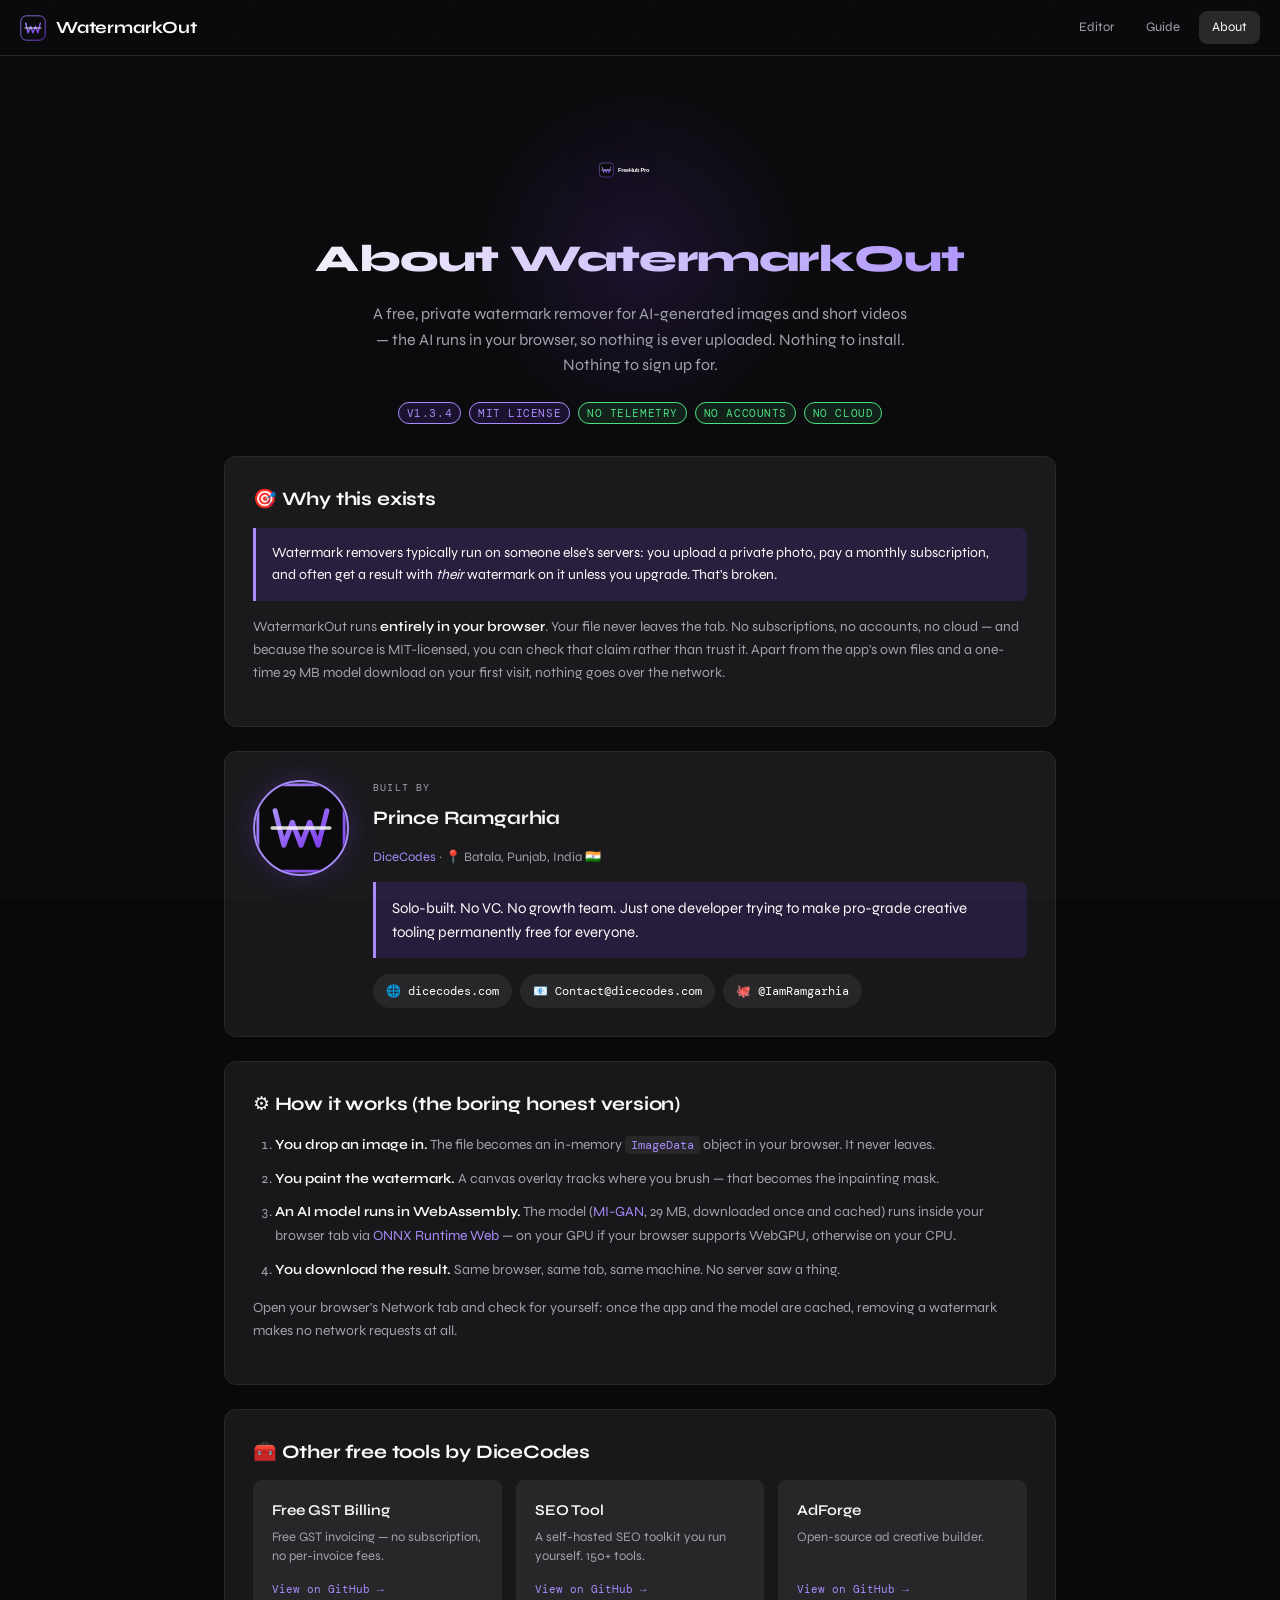
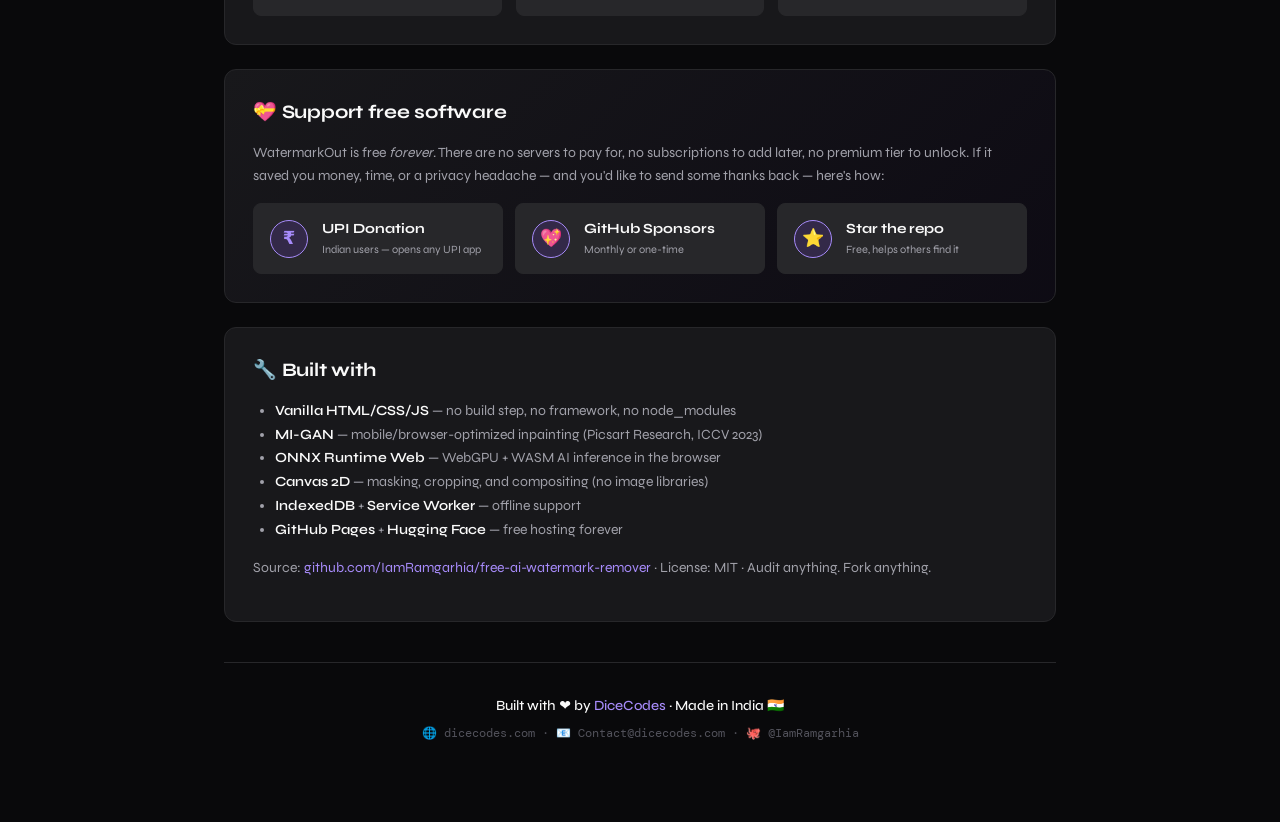
==== static/about.html @ 5cafe002 "Size the canvas independently of requestAnimationFrame After removal the result was rendered at its " ====
<!doctype html>
<html lang="en">
<head>
  <meta charset="utf-8">
  <meta name="viewport" content="width=device-width, initial-scale=1, viewport-fit=cover">

  <!-- Content Security Policy. Stricter than index.html: this page loads no
       third-party code or assets at all — fonts are self-hosted. -->
  <meta http-equiv="Content-Security-Policy" content="
    default-src 'self';
    base-uri 'self';
    object-src 'none';
    form-action 'none';
    script-src 'self';
    style-src 'self' 'unsafe-inline';
    font-src 'self';
    img-src 'self' data:;
    manifest-src 'self';
    connect-src 'self';
  ">

  <title>About WatermarkOut — Built by Prince Ramgarhia (DiceCodes)</title>
  <meta name="description" content="About WatermarkOut — a free, private, browser-based watermark remover for AI-generated images and videos. Built solo by Prince Ramgarhia at DiceCodes in India.">
  <meta name="author" content="Prince Ramgarhia (DiceCodes)">
  <meta name="robots" content="index, follow">
  <link rel="canonical" href="https://iamramgarhia.github.io/free-ai-watermark-remover/about.html">

  <meta name="theme-color" content="#7c3aed">
  <meta name="application-name" content="WatermarkOut">

  <!-- Open Graph -->
  <meta property="og:type" content="article">
  <meta property="og:url" content="https://iamramgarhia.github.io/free-ai-watermark-remover/about.html">
  <meta property="og:title" content="About WatermarkOut — Built by Prince Ramgarhia (DiceCodes)">
  <meta property="og:description" content="The story behind WatermarkOut — solo-built, no VC, free forever. Made in India 🇮🇳.">
  <meta property="og:image" content="https://iamramgarhia.github.io/free-ai-watermark-remover/assets/social-preview.png">
  <meta property="og:site_name" content="WatermarkOut">

  <!-- Twitter -->
  <meta name="twitter:card" content="summary_large_image">
  <meta name="twitter:title" content="About WatermarkOut — by DiceCodes">
  <meta name="twitter:description" content="Solo-built browser-based watermark remover. No VC, no growth team, free forever.">
  <meta name="twitter:image" content="https://iamramgarhia.github.io/free-ai-watermark-remover/assets/social-preview.png">

  <!-- Person schema for author -->
  <script type="application/ld+json">
  {
    "@context": "https://schema.org",
    "@type": "Person",
    "name": "Prince Ramgarhia",
    "alternateName": "DiceCodes",
    "url": "https://dicecodes.com",
    "email": "Contact@dicecodes.com",
    "address": {
      "@type": "PostalAddress",
      "addressLocality": "Batala",
      "addressRegion": "Punjab",
      "addressCountry": "IN"
    },
    "jobTitle": "Independent Software Developer",
    "sameAs": [
      "https://github.com/IamRamgarhia",
      "https://dicecodes.com"
    ]
  }
  </script>

  <link rel="manifest" href="manifest.webmanifest">
  <link rel="icon" type="image/svg+xml" href="assets/logo-icon.svg">
  <link rel="apple-touch-icon" href="assets/icons/icon-192.png">
  <!-- Self-hosted fonts — no third-party request. See css/fonts.css. -->
  <link rel="stylesheet" href="css/fonts.css">

  <link rel="stylesheet" href="css/app.css">
  <link rel="stylesheet" href="css/about.css">
</head>
<body>

  <header class="topbar">
    <div class="brand">
      <img src="assets/logo-icon.svg" alt="" class="brand-icon">
      <span class="brand-name">WatermarkOut</span>
    </div>
    <nav class="topnav">
      <a class="nav-btn" href="index.html">Editor</a>
      <a class="nav-btn" href="guide.html">Guide</a>
      <a class="nav-btn active" href="about.html">About</a>
    </nav>
  </header>

  <main class="about-page">

    <!-- HERO -->
    <section class="about-hero">
      <img src="assets/logo.svg" alt="WatermarkOut" class="about-logo">
      <h1 class="about-title">About WatermarkOut</h1>
      <p class="about-tagline">
        A free, private watermark remover for AI-generated images and short
        videos — the AI runs in your browser, so nothing is ever uploaded.
        Nothing to install. Nothing to sign up for.
      </p>
      <div class="badge-row">
        <span class="badge" id="version-badge">v1.3.4</span>
        <span class="badge">MIT License</span>
        <span class="badge success">No telemetry</span>
        <span class="badge success">No accounts</span>
        <span class="badge success">No cloud</span>
      </div>
    </section>

    <!-- WHY -->
    <section class="about-card">
      <h2>🎯 Why this exists</h2>
      <blockquote>
        Watermark removers typically run on someone else's servers: you upload a
        private photo, pay a monthly subscription, and often get a result with
        <em>their</em> watermark on it unless you upgrade. That's broken.
      </blockquote>
      <p>
        WatermarkOut runs <strong>entirely in your browser</strong>. Your file
        never leaves the tab. No subscriptions, no accounts, no cloud — and because
        the source is MIT-licensed, you can check that claim rather than trust it.
        Apart from the app's own files and a one-time 29&nbsp;MB model download on
        your first visit, nothing goes over the network.
      </p>
    </section>

    <!-- CREATOR -->
    <section class="about-card creator-card">
      <div class="creator-flex">
        <!-- Fallback is wired in JS (not an inline onerror=) so the page needs
             no 'unsafe-inline' in script-src. It stays LOCAL on purpose: an
             external avatar host would make an outbound request on every About
             view, contradicting the "network tab is empty" claim above. -->
        <img src="assets/prince-avatar.png" alt="Prince Ramgarhia"
             class="creator-avatar" id="creator-avatar">
        <div class="creator-body">
          <p class="label">BUILT BY</p>
          <h2 class="creator-name">Prince Ramgarhia</h2>
          <p class="creator-studio">
            <a href="https://dicecodes.com" target="_blank" rel="noopener">DiceCodes</a>
            · 📍 Batala, Punjab, India 🇮🇳
          </p>
          <blockquote class="creator-quote">
            Solo-built. No VC. No growth team.
            Just one developer trying to make pro-grade creative tooling
            permanently free for everyone.
          </blockquote>
          <div class="creator-links">
            <a href="https://dicecodes.com" target="_blank" rel="noopener" class="link-pill">
              🌐 dicecodes.com
            </a>
            <a href="mailto:Contact@dicecodes.com" class="link-pill">
              📧 Contact@dicecodes.com
            </a>
            <a href="https://github.com/IamRamgarhia" target="_blank" rel="noopener" class="link-pill">
              🐙 @IamRamgarhia
            </a>
          </div>
        </div>
      </div>
    </section>

    <!-- HOW IT WORKS -->
    <section class="about-card">
      <h2>⚙️ How it works (the boring honest version)</h2>
      <ol class="howto-list">
        <li>
          <strong>You drop an image in.</strong> The file becomes an in-memory
          <code>ImageData</code> object in your browser. It never leaves.
        </li>
        <li>
          <strong>You paint the watermark.</strong> A canvas overlay tracks where
          you brush — that becomes the inpainting mask.
        </li>
        <li>
          <strong>An AI model runs in WebAssembly.</strong> The model
          (<a href="https://github.com/Picsart-AI-Research/MI-GAN" target="_blank" rel="noopener">MI-GAN</a>,
          29 MB, downloaded once and cached) runs inside your browser tab via
          <a href="https://onnxruntime.ai/docs/tutorials/web/" target="_blank" rel="noopener">ONNX Runtime Web</a>
          — on your GPU if your browser supports WebGPU, otherwise on your CPU.
        </li>
        <li>
          <strong>You download the result.</strong> Same browser, same tab, same
          machine. No server saw a thing.
        </li>
      </ol>
      <p class="text-muted">
        Open your browser's Network tab and check for yourself: once the app and the model are cached, removing a watermark makes no network requests at all.
      </p>
    </section>

    <!-- OTHER PROJECTS -->
    <section class="about-card">
      <h2>🧰 Other free tools by DiceCodes</h2>
      <div class="project-grid">
        <a href="https://github.com/IamRamgarhia/Free-GST-Billing-Software"
           class="project-card" target="_blank" rel="noopener">
          <h3>Free GST Billing</h3>
          <p>Free GST invoicing — no subscription, no per-invoice fees.</p>
          <span class="project-cta">View on GitHub →</span>
        </a>
        <a href="https://github.com/IamRamgarhia/SEO-Tool"
           class="project-card" target="_blank" rel="noopener">
          <h3>SEO Tool</h3>
          <p>A self-hosted SEO toolkit you run yourself. 150+ tools.</p>
          <span class="project-cta">View on GitHub →</span>
        </a>
        <a href="https://github.com/IamRamgarhia/AdForge"
           class="project-card" target="_blank" rel="noopener">
          <h3>AdForge</h3>
          <p>Open-source ad creative builder.</p>
          <span class="project-cta">View on GitHub →</span>
        </a>
      </div>
    </section>

    <!-- SUPPORT -->
    <section class="about-card support-card">
      <h2>💝 Support free software</h2>
      <p>
        WatermarkOut is free <em>forever</em>. There are no servers to pay for,
        no subscriptions to add later, no premium tier to unlock.
        If it saved you money, time, or a privacy headache — and you'd like to
        send some thanks back — here's how:
      </p>
      <div class="support-grid">
        <a href="upi://pay?pa=princeramgarhiaa-1@okaxis&pn=Prince%20Ramgarhia&cu=INR"
           class="support-tile">
          <div class="support-icon">₹</div>
          <div>
            <strong>UPI Donation</strong>
            <p class="text-muted">Indian users — opens any UPI app</p>
          </div>
        </a>
        <a href="https://github.com/sponsors/IamRamgarhia"
           target="_blank" rel="noopener" class="support-tile">
          <div class="support-icon">💖</div>
          <div>
            <strong>GitHub Sponsors</strong>
            <p class="text-muted">Monthly or one-time</p>
          </div>
        </a>
        <a href="https://github.com/IamRamgarhia/free-ai-watermark-remover"
           target="_blank" rel="noopener" class="support-tile">
          <div class="support-icon">⭐</div>
          <div>
            <strong>Star the repo</strong>
            <p class="text-muted">Free, helps others find it</p>
          </div>
        </a>
      </div>
    </section>

    <!-- TECH -->
    <section class="about-card">
      <h2>🔧 Built with</h2>
      <ul class="tech-list">
        <li><strong>Vanilla HTML/CSS/JS</strong> — no build step, no framework, no node_modules</li>
        <li><strong>MI-GAN</strong> — mobile/browser-optimized inpainting (Picsart Research, ICCV 2023)</li>
        <li><strong>ONNX Runtime Web</strong> — WebGPU + WASM AI inference in the browser</li>
        <li><strong>Canvas 2D</strong> — masking, cropping, and compositing (no image libraries)</li>
        <li><strong>IndexedDB</strong> + <strong>Service Worker</strong> — offline support</li>
        <li><strong>GitHub Pages</strong> + <strong>Hugging Face</strong> — free hosting forever</li>
      </ul>
      <p class="text-muted">
        Source: <a href="https://github.com/IamRamgarhia/free-ai-watermark-remover" target="_blank" rel="noopener">github.com/IamRamgarhia/free-ai-watermark-remover</a>
        · License: MIT · Audit anything. Fork anything.
      </p>
    </section>

    <footer class="about-footer">
      <p class="footer-credit">
        Built with ❤️ by <a href="https://dicecodes.com" target="_blank" rel="noopener">DiceCodes</a>
        · Made in India 🇮🇳
      </p>
      <p class="footer-links text-muted">
        🌐 <a href="https://dicecodes.com" target="_blank" rel="noopener">dicecodes.com</a>
        · 📧 <a href="mailto:Contact@dicecodes.com">Contact@dicecodes.com</a>
        · 🐙 <a href="https://github.com/IamRamgarhia" target="_blank" rel="noopener">@IamRamgarhia</a>
      </p>
    </footer>

  </main>

  <script type="module" src="js/about.js"></script>

</body>
</html>
---- static/css/fonts.css ----
/* Self-hosted fonts — shared by index.html and about.html.
 *
 * These used to load from fonts.googleapis.com / fonts.gstatic.com. That
 * contradicted the site's core claim: About tells visitors to open the Network
 * tab and see no requests, while every page view was handing their IP to a
 * third party. Self-hosting makes that claim true, removes a render-blocking
 * cross-origin request, and means the fonts work offline like everything else.
 *
 * Both families are SIL Open Font License 1.1 — see assets/fonts/OFL.txt.
 * Latin subset only; the UI is English.
 *
 * To refresh: fetch the css2 URL with a modern browser User-Agent, pull the
 * `latin` @font-face blocks, and download the woff2 files they point at.
 */

/* Syne ships as a single variable font covering the whole 400-800 range,
   so one file serves every weight the UI uses. */
@font-face {
  font-family: 'Syne';
  font-style: normal;
  font-weight: 400 800;
  font-display: swap;
  src: url('../assets/fonts/syne-variable.woff2') format('woff2-variations');
}

@font-face {
  font-family: 'DM Mono';
  font-style: normal;
  font-weight: 400;
  font-display: swap;
  src: url('../assets/fonts/dm-mono-400.woff2') format('woff2');
}

@font-face {
  font-family: 'DM Mono';
  font-style: normal;
  font-weight: 500;
  font-display: swap;
  src: url('../assets/fonts/dm-mono-500.woff2') format('woff2');
}
---- static/css/app.css ----
/* WatermarkOut — Design System
   Dark editorial, violet accent, Syne + DM Mono. */

/* === Tokens === */
:root {
  --bg-base:        #09090b;
  --bg-card:        #18181b;
  --bg-surface:     #27272a;
  --bg-hover:       #3f3f46;
  --bg-elevated:    #1c1c20;

  --border:         #27272a;
  --border-focus:   #71717a;
  --border-accent:  #a78bfa;

  --text-primary:   #fafafa;
  --text-secondary: #a1a1aa;
  --text-muted:     #52525b;
  --text-accent:    #a78bfa;

  --accent:         #7c3aed;
  --accent-light:   #a78bfa;
  --accent-glow:    rgba(124, 58, 237, 0.15);

  --success:        #4ade80;
  --warning:        #fb923c;
  --error:          #f87171;
  --info:           #60a5fa;

  --radius-sm: 4px;
  --radius-md: 8px;
  --radius-lg: 12px;
  --radius-xl: 16px;

  --shadow-sm: 0 1px 2px rgba(0,0,0,0.5);
  --shadow-md: 0 4px 16px rgba(0,0,0,0.4);
  --shadow-glow: 0 0 24px rgba(124, 58, 237, 0.25);

  --topbar-h: 56px;
  --sidebar-w: 300px;
  --toolbar-h: 48px;
}

/* === Reset === */
*, *::before, *::after { box-sizing: border-box; }
html, body { margin: 0; padding: 0; }
html { color-scheme: dark; }
body {
  font-family: 'Syne', 'Segoe UI', system-ui, sans-serif;
  background: var(--bg-base);
  color: var(--text-primary);
  min-height: 100vh;
  font-size: 14px;
  line-height: 1.5;
  -webkit-font-smoothing: antialiased;
  text-rendering: optimizeLegibility;
  overflow-x: hidden;
}
button { font-family: inherit; cursor: pointer; }
a { color: var(--text-accent); text-decoration: none; }
a:hover { color: var(--accent-light); text-decoration: underline; }
img { max-width: 100%; display: block; }
code, pre, .label, .badge, .filename, .meta, .tag, .loader-meta {
  font-family: 'DM Mono', 'Courier New', monospace;
}

/* Subtle grain overlay */
body::before {
  content: '';
  position: fixed;
  inset: 0;
  background-image: url("data:image/svg+xml;utf8,<svg xmlns='http://www.w3.org/2000/svg' width='100' height='100'><filter id='n'><feTurbulence type='fractalNoise' baseFrequency='0.85' numOctaves='2' stitchTiles='stitch'/><feColorMatrix values='0 0 0 0 1 0 0 0 0 1 0 0 0 0 1 0 0 0 0.06 0'/></filter><rect width='100%25' height='100%25' filter='url(%23n)' opacity='0.5'/></svg>");
  opacity: 0.4;
  pointer-events: none;
  z-index: 9999;
  mix-blend-mode: screen;
}

/* === Topbar === */
.topbar {
  position: sticky;
  top: 0;
  z-index: 50;
  height: var(--topbar-h);
  display: flex;
  align-items: center;
  justify-content: space-between;
  padding: 0 20px;
  background: rgba(9, 9, 11, 0.85);
  backdrop-filter: blur(12px);
  -webkit-backdrop-filter: blur(12px);
  border-bottom: 1px solid var(--border);
}
.brand { display: flex; align-items: center; gap: 10px; }
.brand-icon { width: 26px; height: 26px; }
.brand-name {
  font-weight: 700;
  font-size: 17px;
  letter-spacing: -0.01em;
}
.topnav {
  display: flex;
  align-items: center;
  gap: 6px;
}
.nav-btn {
  display: inline-flex;
  align-items: center;
  padding: 6px 12px;
  background: transparent;
  border: 1px solid transparent;
  color: var(--text-secondary);
  border-radius: var(--radius-md);
  font-size: 13px;
  font-family: inherit;
  text-decoration: none;
  transition: all 0.15s;
}
.nav-btn:hover {
  color: var(--text-primary);
  background: var(--bg-surface);
}
.nav-btn.active {
  color: var(--text-primary);
  border-color: var(--border);
  background: var(--bg-surface);
}
.status-pill {
  display: inline-flex;
  align-items: center;
  gap: 8px;
  padding: 4px 12px;
  border-radius: 9999px;
  background: var(--bg-surface);
  border: 1px solid var(--border);
  font-size: 11px;
  color: var(--text-secondary);
  font-family: 'DM Mono', monospace;
}
.status-dot {
  width: 7px;
  height: 7px;
  border-radius: 50%;
  background: var(--text-muted);
  transition: background 0.2s;
}
.status-dot.ready { background: var(--success); box-shadow: 0 0 8px var(--success); }
.status-dot.busy  { background: var(--warning); box-shadow: 0 0 8px var(--warning); animation: pulse 1.2s infinite; }
.status-dot.error { background: var(--error); box-shadow: 0 0 8px var(--error); }

@keyframes pulse {
  0%, 100% { opacity: 1; }
  50% { opacity: 0.4; }
}

/* === Update banner === */
.update-banner {
  display: flex;
  align-items: center;
  gap: 12px;
  padding: 10px 20px;
  background: linear-gradient(90deg, var(--accent-glow), transparent);
  border-bottom: 1px solid var(--border-accent);
  font-size: 13px;
}
.update-banner span { flex: 1; }

/* === Layout =================================================
   The editor is a fixed-height workspace (sidebar scrolls independently, the
   canvas is never cut off), but the PAGE scrolls so the explanatory content
   below the editor is reachable. It previously used `height:100vh;
   overflow:hidden` on the body, which made anything below the app
   unreachable — and there was nothing below it to reach. */
html { height: 100%; }
body.app-page {
  min-height: 100vh;
  overflow-x: hidden;
  overflow-y: auto;
}
.app-grid {
  display: grid;
  grid-template-columns: var(--sidebar-w) 1fr;
  /* Fixed rather than viewport-derived so the editor doesn't jump when the
     model-loading strip above it disappears. */
  height: clamp(520px, 74vh, 900px);
  overflow: hidden;
}
.sidebar {
  padding: 20px;
  border-right: 1px solid var(--border);
  display: flex;
  flex-direction: column;
  gap: 16px;
  background: var(--bg-base);
  overflow-y: auto;             /* Only the sidebar scrolls */
  overflow-x: hidden;
  scrollbar-width: thin;
  scrollbar-color: var(--bg-hover) transparent;
}
.sidebar::-webkit-scrollbar { width: 8px; }
.sidebar::-webkit-scrollbar-thumb { background: var(--bg-hover); border-radius: 4px; }
.sidebar::-webkit-scrollbar-track { background: transparent; }

.canvas-area {
  display: flex;
  flex-direction: column;
  min-height: 0;
  min-width: 0;
  padding: 20px;
  overflow: hidden;             /* Canvas never causes scroll */
}

/* === Card === */
.card {
  background: var(--bg-card);
  border: 1px solid var(--border);
  border-radius: var(--radius-lg);
  padding: 16px;
  animation: card-in 0.4s ease both;
}
@keyframes card-in {
  from { opacity: 0; transform: translateY(8px); }
  to   { opacity: 1; transform: translateY(0); }
}
.label {
  display: block;
  font-size: 10px;
  letter-spacing: 0.12em;
  color: var(--text-muted);
  margin: 0 0 8px 0;
  text-transform: uppercase;
}
.label:not(:first-child) { margin-top: 14px; }

.filename {
  margin: 0;
  font-size: 13px;
  font-weight: 500;
  word-break: break-all;
}
.meta-row {
  display: flex;
  gap: 10px;
  margin-top: 6px;
  margin-bottom: 12px;
}
.meta {
  font-size: 11px;
  color: var(--text-muted);
}

/* === Buttons === */
.btn-primary, .btn-ghost, .btn-danger {
  display: inline-flex;
  align-items: center;
  justify-content: center;
  gap: 8px;
  padding: 9px 16px;
  border-radius: var(--radius-md);
  font-size: 13px;
  font-weight: 500;
  font-family: inherit;
  cursor: pointer;
  border: 1px solid transparent;
  transition: all 0.15s;
  white-space: nowrap;
}
.btn-primary {
  background: var(--accent);
  border-color: var(--accent-light);
  color: #fff;
  box-shadow: 0 1px 0 rgba(255,255,255,0.1) inset;
}
.btn-primary:hover:not(:disabled) {
  background: var(--accent-light);
  box-shadow: var(--shadow-glow);
}
.btn-primary:disabled { opacity: 0.5; cursor: not-allowed; }

.btn-ghost {
  background: transparent;
  border-color: var(--border);
  color: var(--text-secondary);
}
.btn-ghost:hover:not(:disabled) {
  background: var(--bg-surface);
  color: var(--text-primary);
  border-color: var(--border-focus);
}
.btn-ghost:disabled { opacity: 0.4; cursor: not-allowed; }

.btn-danger {
  background: transparent;
  border-color: var(--error);
  color: var(--error);
}
.btn-danger:hover:not(:disabled) { background: rgba(248,113,113,0.1); }

.btn-full { width: 100%; }
.btn-sm { padding: 5px 10px; font-size: 12px; }
.btn-lg { padding: 12px 20px; font-size: 14px; }
.btn-icon { font-size: 14px; }

.actions { display: flex; flex-direction: column; gap: 10px; }

/* === Keyboard shortcuts hint === */
.shortcuts-hint {
  display: grid;
  grid-template-columns: repeat(2, 1fr);
  gap: 6px;
  font-size: 11px;
  color: var(--text-muted);
  padding: 12px 14px;
  background: var(--bg-card);
  border: 1px solid var(--border);
  border-radius: var(--radius-md);
}
.shortcuts-hint .label { grid-column: 1 / -1; margin: 0 0 4px; }
.shortcuts-hint .shortcut {
  display: flex;
  align-items: center;
  gap: 4px;
}
.shortcuts-hint kbd {
  display: inline-block;
  padding: 1px 5px;
  background: var(--bg-surface);
  border: 1px solid var(--border-focus);
  border-bottom-width: 2px;
  border-radius: 3px;
  font-family: 'DM Mono', monospace;
  font-size: 10px;
  color: var(--text-primary);
  margin-right: 2px;
}

/* === Status card === */
.status-card {
  background: var(--bg-card);
  border: 1px solid var(--border);
  border-radius: var(--radius-lg);
  padding: 14px 16px;
  display: flex;
  flex-direction: column;
  gap: 8px;
}
.status-row-inline {
  display: flex;
  justify-content: space-between;
  align-items: center;
  gap: 8px;
  font-size: 12px;
}
.status-row-inline .label {
  margin: 0;
  font-size: 10px;
}
.status-mini {
  font-family: 'DM Mono', monospace;
  font-size: 11px;
  color: var(--text-secondary);
  text-align: right;
}
.status-mini.ok { color: var(--success); }
.status-mini.warn { color: var(--warning); }
.status-mini.error { color: var(--error); }
.status-card .btn-ghost { margin-top: 4px; }

/* Storage & engine card: label on the left, live value on the right. */
.status-list {
  display: grid;
  grid-template-columns: auto minmax(0, 1fr);
  gap: 4px 10px;
  align-items: baseline;
  margin: 0 0 10px;
}
.status-list dt {
  font-size: 11px;
  color: var(--text-muted);
}
.status-list dd {
  margin: 0;
  overflow-wrap: anywhere;
}
#storage-card .btn-ghost + .btn-ghost { margin-top: 6px; }

/* === Privacy note === */
.privacy-note {
  background: rgba(74, 222, 128, 0.06);
  border: 1px solid rgba(74, 222, 128, 0.2);
  padding: 10px 12px;
  border-radius: var(--radius-md);
  font-size: 12px;
  color: var(--success);
  text-align: center;
}
.privacy-note p { margin: 0; }

/* === Badge === */
.badge {
  display: inline-flex;
  align-items: center;
  padding: 2px 8px;
  border-radius: 9999px;
  font-size: 11px;
  letter-spacing: 0.05em;
  background: var(--accent-glow);
  border: 1px solid var(--border-accent);
  color: var(--text-accent);
  text-transform: uppercase;
}
.badge.success {
  background: rgba(74, 222, 128, 0.1);
  border-color: var(--success);
  color: var(--success);
}
.badge.warning {
  background: rgba(251, 146, 60, 0.1);
  border-color: var(--warning);
  color: var(--warning);
}

/* === Inputs === */
.radio-group {
  display: flex;
  flex-direction: column;
  gap: 4px;
}
.radio-group label {
  display: flex;
  align-items: center;
  gap: 8px;
  padding: 6px 8px;
  border-radius: var(--radius-md);
  font-size: 13px;
  cursor: pointer;
  transition: background 0.15s;
}
.radio-group label:hover { background: var(--bg-surface); }
.radio-group input[type="radio"] {
  appearance: none;
  width: 14px;
  height: 14px;
  border-radius: 50%;
  border: 1.5px solid var(--border-focus);
  margin: 0;
  position: relative;
  cursor: pointer;
}
.radio-group input[type="radio"]:checked {
  border-color: var(--accent-light);
}
.radio-group input[type="radio"]:checked::after {
  content: '';
  position: absolute;
  inset: 2px;
  border-radius: 50%;
  background: var(--accent-light);
}

.slider {
  -webkit-appearance: none;
  appearance: none;
  width: 100%;
  height: 4px;
  border-radius: 9999px;
  background: var(--bg-surface);
  outline: none;
  margin: 8px 0;
}
.slider::-webkit-slider-thumb {
  -webkit-appearance: none;
  width: 14px;
  height: 14px;
  border-radius: 50%;
  background: var(--accent-light);
  cursor: pointer;
  transition: transform 0.1s, box-shadow 0.15s;
}
.slider::-webkit-slider-thumb:hover {
  transform: scale(1.2);
  box-shadow: 0 0 0 4px var(--accent-glow);
}
.slider::-moz-range-thumb {
  width: 14px;
  height: 14px;
  border-radius: 50%;
  background: var(--accent-light);
  border: none;
  cursor: pointer;
}
/* `outline: none` above kills the default focus ring, so put a visible one
   back for keyboard users — .select does the same thing below. */
.slider:focus-visible {
  box-shadow: 0 0 0 3px var(--accent-glow);
  border-radius: 9999px;
}
.slider:focus-visible::-webkit-slider-thumb {
  box-shadow: 0 0 0 4px var(--accent-glow);
}
.slider:focus-visible::-moz-range-thumb {
  box-shadow: 0 0 0 4px var(--accent-glow);
}
.slider-sm { width: 120px; margin: 0; }
.slider-value {
  display: inline-block;
  font-family: 'DM Mono', monospace;
  font-size: 11px;
  color: var(--text-muted);
}

.select {
  width: 100%;
  padding: 8px 10px;
  background: var(--bg-surface);
  border: 1px solid var(--border);
  border-radius: var(--radius-md);
  color: var(--text-primary);
  font-family: inherit;
  font-size: 13px;
  outline: none;
}
.select:focus {
  border-color: var(--border-accent);
  box-shadow: 0 0 0 3px var(--accent-glow);
}
.select-toolbar {
  width: auto;
  min-width: 180px;
  padding: 6px 10px;
  font-size: 12px;
}

/* === Dropzone === */
.dropzone {
  flex: 1;
  display: flex;
  align-items: center;
  justify-content: center;
  border: 2px dashed var(--border-focus);
  border-radius: var(--radius-xl);
  padding: 32px;
  cursor: pointer;
  position: relative;
  overflow: hidden;
  transition: all 0.2s;
  min-height: 400px;
}
.dropzone::before {
  content: '';
  position: absolute;
  inset: 0;
  background: radial-gradient(ellipse at center, var(--accent-glow) 0%, transparent 70%);
  opacity: 0;
  transition: opacity 0.3s;
}
.dropzone:hover::before,
.dropzone.drag-over::before { opacity: 1; }
.dropzone:hover {
  border-color: var(--border-accent);
}
.dropzone.drag-over {
  border-color: var(--accent-light);
  box-shadow: var(--shadow-glow);
}
.dropzone-inner {
  position: relative;
  z-index: 1;
  text-align: center;
  display: flex;
  flex-direction: column;
  align-items: center;
  gap: 14px;
}
.dropzone-icon {
  width: 56px;
  height: 56px;
  color: var(--accent-light);
  stroke: currentColor;
}
.dropzone-title {
  margin: 0;
  font-size: 22px;
  font-weight: 700;
  letter-spacing: -0.01em;
}
.dropzone-sub {
  margin: 0;
  color: var(--text-secondary);
  font-size: 13px;
}
.dropzone-formats {
  display: flex;
  flex-wrap: wrap;
  gap: 6px;
  justify-content: center;
}

/* === Editor === */
.editor {
  display: flex;
  flex-direction: column;
  flex: 1;
  gap: 12px;
  min-height: 0;
}
.toolbar {
  display: flex;
  align-items: center;
  gap: 8px;
  padding: 8px;
  background: var(--bg-card);
  border: 1px solid var(--border);
  border-radius: var(--radius-lg);
  flex-wrap: wrap;
}
.tool-btn {
  display: inline-flex;
  align-items: center;
  gap: 6px;
  padding: 7px 12px;
  background: transparent;
  border: 1px solid transparent;
  border-radius: var(--radius-md);
  color: var(--text-secondary);
  font-size: 13px;
  font-family: inherit;
  transition: all 0.15s;
}
.tool-btn:hover {
  background: var(--bg-surface);
  color: var(--text-primary);
}
.tool-btn.active {
  background: var(--accent-glow);
  border-color: var(--border-accent);
  color: var(--text-accent);
}
.tool-icon { font-size: 14px; }
.tool-label {
  font-family: 'DM Mono', monospace;
  font-size: 11px;
  color: var(--text-muted);
  text-transform: uppercase;
}
.separator {
  width: 1px;
  height: 22px;
  background: var(--border);
  margin: 0 4px;
}

.stage {
  flex: 1;
  display: flex;
  align-items: center;
  justify-content: center;
  background:
    linear-gradient(45deg, var(--bg-card) 25%, transparent 25%),
    linear-gradient(-45deg, var(--bg-card) 25%, transparent 25%),
    linear-gradient(45deg, transparent 75%, var(--bg-card) 75%),
    linear-gradient(-45deg, transparent 75%, var(--bg-card) 75%);
  background-size: 20px 20px;
  background-position: 0 0, 0 10px, 10px -10px, -10px 0px;
  background-color: var(--bg-base);
  border: 1px solid var(--border);
  border-radius: var(--radius-lg);
  min-height: 0;
  overflow: hidden;
  position: relative;
}

/* BEFORE/AFTER label that floats on top of the video result */
.preview-label {
  position: absolute;
  top: 14px;
  left: 14px;
  z-index: 6;
  padding: 6px 14px;
  border-radius: 9999px;
  background: rgba(9, 9, 11, 0.85);
  border: 1px solid var(--border-accent);
  color: #fff;
  font-family: 'DM Mono', monospace;
  font-size: 11px;
  letter-spacing: 0.08em;
  text-transform: uppercase;
  font-weight: 600;
  backdrop-filter: blur(8px);
  box-shadow: var(--shadow-md);
  pointer-events: none;
  animation: fade-in 0.2s ease;
}
.preview-label.after {
  border-color: var(--success);
  color: var(--success);
}
.preview-label.before {
  border-color: var(--text-muted);
  color: var(--text-secondary);
}

/* Stage hint — dark pill with bright text for high contrast */
.stage-hint {
  position: absolute;
  top: 14px;
  left: 50%;
  transform: translateX(-50%);
  background: rgba(9, 9, 11, 0.85);
  border: 1px solid var(--border-accent);
  color: #fff;
  padding: 8px 18px;
  border-radius: 9999px;
  font-size: 13px;
  font-weight: 500;
  pointer-events: none;
  animation: hint-bounce 2s ease-in-out infinite;
  z-index: 5;
  backdrop-filter: blur(10px);
  box-shadow: var(--shadow-md), 0 0 18px var(--accent-glow);
}
.stage-hint p { margin: 0; }
@keyframes hint-bounce {
  0%, 100% { transform: translateX(-50%) translateY(0); }
  50%      { transform: translateX(-50%) translateY(-4px); }
}

/* PROCESSING OVERLAY — huge, can't miss */
.processing-overlay {
  position: absolute;
  inset: 0;
  background: rgba(9, 9, 11, 0.85);
  backdrop-filter: blur(10px);
  display: flex;
  align-items: center;
  justify-content: center;
  z-index: 30;
  animation: fade-in 0.2s ease;
}
@keyframes fade-in {
  from { opacity: 0; }
  to   { opacity: 1; }
}
.processing-card {
  text-align: center;
  background: var(--bg-card);
  border: 1px solid var(--border-accent);
  border-radius: var(--radius-xl);
  padding: 32px 40px;
  min-width: 320px;
  box-shadow: var(--shadow-glow), var(--shadow-md);
  animation: card-pop 0.3s ease;
}
@keyframes card-pop {
  from { opacity: 0; transform: scale(0.92); }
  to   { opacity: 1; transform: scale(1); }
}
.spinner-large {
  width: 56px;
  height: 56px;
  margin: 0 auto 18px;
  border: 4px solid var(--bg-surface);
  border-top-color: var(--accent-light);
  border-right-color: var(--accent);
  border-radius: 50%;
  animation: spin 0.8s linear infinite;
  box-shadow: 0 0 24px var(--accent-glow);
}
@keyframes spin {
  to { transform: rotate(360deg); }
}
.processing-card h3 {
  margin: 0 0 6px;
  font-size: 18px;
  font-weight: 700;
}
.processing-sub {
  margin: 0 0 18px;
  font-size: 13px;
  color: var(--text-secondary);
}
.processing-card .progress-track {
  height: 8px;
  margin-bottom: 10px;
}
.processing-stage {
  margin: 0;
  font-family: 'DM Mono', monospace;
  font-size: 11px;
  color: var(--text-muted);
}

/* Stage modal — for "draw a mask first" warnings */
.stage-modal {
  position: absolute;
  inset: 0;
  background: rgba(9, 9, 11, 0.75);
  backdrop-filter: blur(8px);
  display: flex;
  align-items: center;
  justify-content: center;
  z-index: 25;
  animation: fade-in 0.18s ease;
}
.stage-modal-card {
  text-align: center;
  background: var(--bg-card);
  border: 1px solid var(--border);
  border-radius: var(--radius-xl);
  padding: 28px 32px;
  max-width: 380px;
  animation: card-pop 0.25s ease;
}
.stage-modal-icon {
  font-size: 42px;
  margin-bottom: 10px;
}
.stage-modal-card h3 {
  margin: 0 0 8px;
  font-size: 18px;
}
.stage-modal-card p {
  margin: 0 0 20px;
  color: var(--text-secondary);
  line-height: 1.5;
}

/* Button spinner state */
.btn-primary.loading {
  position: relative;
  color: transparent !important;
  pointer-events: none;
}
.btn-primary.loading::after {
  content: '';
  position: absolute;
  top: 50%; left: 50%;
  width: 18px; height: 18px;
  margin: -9px 0 0 -9px;
  border: 2px solid rgba(255,255,255,0.3);
  border-top-color: #fff;
  border-radius: 50%;
  animation: spin 0.7s linear infinite;
}

/* Primary-tool variant for Auto-guess */
.tool-btn.primary-tool {
  background: var(--accent-glow);
  border-color: var(--border-accent);
  color: var(--text-accent);
  font-weight: 600;
}
.tool-btn.primary-tool:hover {
  background: var(--accent);
  color: #fff;
}
.tool-btn.tool-danger {
  color: var(--error);
  border-color: transparent;
}
.tool-btn.tool-danger:hover {
  background: rgba(248, 113, 113, 0.12);
  border-color: var(--error);
}
/* Stack all three canvases in the same grid cell so they overlap perfectly.
   No more flex+absolute trickery — the mask always lines up with the image. */
.canvas-wrap {
  position: relative;
  width: 100%;
  height: 100%;
  display: grid;
  place-items: center;
  overflow: hidden;
}
.canvas-wrap canvas {
  grid-column: 1;
  grid-row: 1;
  max-width: 100%;
  max-height: 100%;
  width: auto;
  height: auto;
  object-fit: contain;
  display: block;
}
#canvas-image {
  z-index: 0;
  border-radius: var(--radius-md);
  box-shadow: 0 0 0 1px var(--border);
}
#canvas-result {
  z-index: 1;
  border-radius: var(--radius-md);
  box-shadow: 0 0 0 1px var(--border);
}
#canvas-mask {
  z-index: 2;
  pointer-events: auto;
  cursor: crosshair;
  opacity: 1;
}

/* Video preview elements stack in the same grid cell as the canvases */
.canvas-wrap > video {
  grid-column: 1;
  grid-row: 1;
  max-width: 100%;
  max-height: 100%;
  width: auto;
  height: auto;
  border-radius: var(--radius-md);
  background: #000;
  z-index: 3;  /* above canvases */
  box-shadow: 0 0 0 1px var(--border);
}
#video-result { z-index: 4; }  /* result on top of original when both visible */

/* === Progress bar === */
.progress-bar {
  display: flex;
  align-items: center;
  gap: 12px;
  padding: 8px 12px;
  background: var(--bg-card);
  border: 1px solid var(--border);
  border-radius: var(--radius-md);
}
.progress-track {
  flex: 1;
  position: relative;
  height: 6px;
  background: var(--bg-surface);
  border-radius: 9999px;
  overflow: hidden;
}
.progress-fill {
  height: 100%;
  background: linear-gradient(90deg, var(--accent), var(--accent-light));
  border-radius: 9999px;
  transition: width 0.2s ease;
  position: relative;
  z-index: 1;
}
.progress-shimmer {
  position: absolute;
  inset: 0;
  background: linear-gradient(90deg, transparent, rgba(255,255,255,0.2), transparent);
  animation: shimmer 1.5s infinite;
  z-index: 2;
}
@keyframes shimmer {
  0%   { transform: translateX(-100%); }
  100% { transform: translateX(200%); }
}

/* Indeterminate state: bar pulses left-right at 15% width, replacing the
   fake-progress climb. Honest UX — we don't know how long inference takes. */
.progress-fill.indeterminate {
  animation: indeterminate 1.8s ease-in-out infinite;
  background: linear-gradient(90deg, var(--accent), var(--accent-light), var(--accent));
  background-size: 200% 100%;
}
@keyframes indeterminate {
  0%   { width: 15%; margin-left: 0%; background-position: 0% 0; }
  50%  { width: 25%; margin-left: 75%; background-position: 100% 0; }
  100% { width: 15%; margin-left: 0%; background-position: 0% 0; }
}
.progress-label {
  font-size: 12px;
  color: var(--text-secondary);
  font-family: 'DM Mono', monospace;
  min-width: 120px;
  text-align: right;
}

/* === Model loader overlay === */
/* Progress strip for the model download.
   This used to be `position: fixed; inset: 0` — a full-screen gate that hid the
   entire app (and all its text) until a 29 MB model finished downloading. It is
   now a slim bar under the toolbar: the editor is usable immediately, and only
   the Remove button waits on the model. */
.model-loader {
  position: sticky;
  top: 0;
  z-index: 40;
  padding: 8px 20px;
  background: var(--bg-base);
  border-bottom: 1px solid var(--border);
  animation: fade-in 0.3s ease;
}
.loader-card {
  position: relative;
  display: flex;
  flex-direction: column;
  gap: 4px;
  max-width: 1100px;
  margin: 0 auto;
  padding: 8px 14px;
  background: linear-gradient(180deg, var(--bg-card), var(--bg-elevated));
  border: 1px solid var(--border);
  border-radius: var(--radius-md);
  overflow: hidden;
}
.loader-head {
  display: flex;
  align-items: baseline;
  justify-content: space-between;
  gap: 12px;
  font-size: 13px;
}
.loader-sub { margin: 0; font-size: 11.5px; }
.loader-card .progress-track { margin: 2px 0 0; height: 4px; }
.loader-meta {
  margin: 0;
  font-size: 12px;
  color: var(--text-secondary);
}
.loader-tip {
  margin: 18px 0 0;
  font-size: 11px;
  opacity: 0.7;
}

/* === Centered page (offline, fallback) === */
.centered-page {
  min-height: 100vh;
  display: flex;
  align-items: center;
  justify-content: center;
  padding: 32px;
}
.message-card {
  max-width: 480px;
  text-align: center;
  background: var(--bg-card);
  border: 1px solid var(--border);
  border-radius: var(--radius-xl);
  padding: 36px;
}
.message-logo {
  width: 56px;
  margin: 0 auto 16px;
}
.message-card h1 {
  margin: 0 0 10px;
  font-size: 22px;
}
.message-footer {
  margin-top: 28px;
  font-size: 12px;
}

.detect-status {
  font-size: 11px;
  color: var(--text-muted);
  font-family: 'DM Mono', monospace;
  white-space: nowrap;
  overflow: hidden;
  text-overflow: ellipsis;
  max-width: 260px;
}

/* === Debug panel === */
.debug-toggle {
  position: fixed;
  bottom: 16px;
  right: 16px;
  /* HUGE z-index so it stays clickable even over the processing overlay */
  z-index: 9999;
  width: 44px;
  height: 44px;
  border-radius: 50%;
  background: var(--bg-elevated);
  border: 1px solid var(--border-accent);
  color: var(--text-accent);
  font-size: 20px;
  cursor: pointer;
  box-shadow: var(--shadow-md);
  display: flex;
  align-items: center;
  justify-content: center;
}
.debug-toggle:hover {
  background: var(--bg-hover);
  transform: scale(1.05);
}

.debug-panel {
  position: fixed;
  bottom: 74px;
  right: 16px;
  /* Even higher than the toggle so its buttons always work, including
     during the processing overlay or any modal. */
  z-index: 9998;
  width: 340px;
  max-height: calc(100vh - 110px);
  background: var(--bg-elevated);
  border: 1px solid var(--border-accent);
  border-radius: var(--radius-lg);
  box-shadow: var(--shadow-md), var(--shadow-glow);
  display: flex;
  flex-direction: column;
  font-family: 'DM Mono', monospace;
  font-size: 11px;
  overflow: hidden;
}
.debug-header {
  display: flex;
  align-items: center;
  justify-content: space-between;
  padding: 10px 14px;
  background: var(--bg-card);
  border-bottom: 1px solid var(--border);
  font-weight: 600;
}
.debug-close {
  background: transparent;
  border: 0;
  color: var(--text-muted);
  font-size: 14px;
  cursor: pointer;
  padding: 0 4px;
}
.debug-close:hover { color: var(--text-primary); }
.debug-body {
  padding: 8px 14px 14px;
  overflow-y: auto;
}
.debug-section {
  margin: 8px 0;
  padding: 8px 0;
  border-bottom: 1px solid var(--border);
}
.debug-section:last-of-type { border-bottom: none; }
.debug-row {
  display: flex;
  justify-content: space-between;
  align-items: center;
  padding: 3px 0;
  font-size: 11px;
}
.debug-row span { color: var(--text-muted); }
.debug-row b {
  font-weight: 500;
  color: var(--text-primary);
  font-family: 'DM Mono', monospace;
}
.debug-row b.ok { color: var(--success); }
.debug-row b.warn { color: var(--warning); }
.debug-row b.error { color: var(--error); }
.dbg-error-text { font-size: 10px; max-width: 180px; text-align: right; word-break: break-word; }
.debug-actions {
  display: flex;
  gap: 6px;
  flex-wrap: wrap;
  margin-top: 8px;
}
.debug-actions .btn-ghost { flex: 1; min-width: 80px; font-size: 11px; padding: 5px 8px; }
.debug-log-wrap { margin-top: 12px; }
.debug-log-wrap summary {
  cursor: pointer;
  color: var(--text-muted);
  font-size: 11px;
  padding: 4px 0;
}
.debug-log {
  max-height: 200px;
  overflow-y: auto;
  background: var(--bg-base);
  border: 1px solid var(--border);
  border-radius: var(--radius-sm);
  padding: 8px;
  font-size: 10px;
  white-space: pre-wrap;
  word-break: break-all;
  color: var(--text-secondary);
  margin: 6px 0 0;
}

/* === Toast === */
.toast-container {
  position: fixed;
  bottom: 20px;
  right: 20px;
  z-index: 200;
  display: flex;
  flex-direction: column;
  gap: 10px;
  pointer-events: none;
  max-width: 400px;
}
.toast {
  position: relative;
  display: grid;
  grid-template-columns: auto 1fr auto;
  gap: 12px;
  align-items: center;
  background: var(--bg-elevated);
  border: 1px solid var(--border);
  border-left: 3px solid var(--accent-light);
  border-radius: var(--radius-md);
  padding: 12px 14px;
  font-size: 13px;
  line-height: 1.45;
  box-shadow: var(--shadow-md);
  pointer-events: auto;
  cursor: pointer;
  overflow: hidden;
  animation: toast-in 0.22s ease;
  max-width: 400px;
}
.toast.toast-success { border-left-color: var(--success); }
.toast.toast-warning { border-left-color: var(--warning); }
.toast.toast-error { border-left-color: var(--error); }
.toast.toast-info { border-left-color: var(--info); }

.toast-icon {
  width: 22px;
  height: 22px;
  display: flex;
  align-items: center;
  justify-content: center;
  border-radius: 50%;
  font-size: 12px;
  font-weight: 700;
  background: var(--bg-surface);
  color: var(--text-secondary);
  flex-shrink: 0;
}
.toast-success .toast-icon { background: rgba(74,222,128,0.15); color: var(--success); }
.toast-warning .toast-icon { background: rgba(251,146,60,0.15); color: var(--warning); }
.toast-error   .toast-icon { background: rgba(248,113,113,0.15); color: var(--error); }
.toast-info    .toast-icon { background: rgba(96,165,250,0.15); color: var(--info); }

.toast-msg {
  color: var(--text-primary);
  word-break: break-word;
}
.toast-close {
  background: transparent;
  border: 0;
  color: var(--text-muted);
  cursor: pointer;
  font-size: 14px;
  padding: 2px 6px;
  border-radius: var(--radius-sm);
  transition: background 0.15s, color 0.15s;
}
.toast-close:hover {
  background: var(--bg-hover);
  color: var(--text-primary);
}
.toast-progress {
  position: absolute;
  left: 0;
  bottom: 0;
  height: 2px;
  width: 100%;
  background: var(--accent-light);
  opacity: 0.55;
  transform-origin: left;
  animation: toast-shrink linear forwards;
}
.toast-success .toast-progress { background: var(--success); }
.toast-warning .toast-progress { background: var(--warning); }
.toast-error   .toast-progress { background: var(--error); }
.toast-info    .toast-progress { background: var(--info); }
.toast-leaving {
  animation: toast-out 0.2s ease forwards;
}
@keyframes toast-in {
  from { opacity: 0; transform: translateX(20px); }
  to   { opacity: 1; transform: translateX(0); }
}
@keyframes toast-out {
  to { opacity: 0; transform: translateX(20px); }
}
@keyframes toast-shrink {
  from { transform: scaleX(1); }
  to   { transform: scaleX(0); }
}

.page-intro {
  max-width: 74ch;
  margin: 0 auto;
  padding: 28px 20px 34px;
  font-size: 14.5px;
  line-height: 1.7;
  color: var(--text-secondary);
}
.page-intro h2 { margin: 0 0 12px; font-size: 20px; color: var(--text-primary); }
.page-intro p { margin: 0 0 12px; }
.intro-links { margin-top: 16px !important; font-size: 14px; }
.guide-title { margin: 0 0 24px; font-size: clamp(24px, 4vw, 34px); font-weight: 800; letter-spacing: -0.02em; color: var(--text-primary); }

/* === Hero (the page's H1) === */
/* Deliberately compact: it carries the page's only H1 plus a real description
   for readers and crawlers, without pushing the editor below the fold. */
.hero {
  padding: 18px 20px 14px;
  text-align: center;
  border-bottom: 1px solid var(--border);
  background: radial-gradient(ellipse at 50% 0%, var(--accent-glow) 0%, transparent 60%);
}
.hero-title {
  margin: 0;
  font-size: clamp(20px, 3vw, 28px);
  font-weight: 800;
  letter-spacing: -0.02em;
}
.hero-sub {
  margin: 6px auto 0;
  max-width: 62ch;
  font-size: 13px;
  line-height: 1.55;
  color: var(--text-secondary);
}

.noscript-note {
  margin: 12px 20px;
  padding: 14px 16px;
  background: rgba(251, 146, 60, 0.08);
  border: 1px solid rgba(251, 146, 60, 0.35);
  border-radius: var(--radius-md);
  font-size: 13px;
  line-height: 1.6;
}

/* === Long-form content below the editor === */
/* Real, indexable prose. The app is almost entirely UI chrome, which left
   search engines nothing to rank and readers nothing to evaluate. */
.page-content {
  max-width: 78ch;
  margin: 0 auto;
  padding: 40px 20px 56px;
  font-size: 15px;
  line-height: 1.7;
  color: var(--text-secondary);
}
.page-content h2 {
  margin: 40px 0 12px;
  font-size: 22px;
  font-weight: 700;
  letter-spacing: -0.01em;
  color: var(--text-primary);
}
.page-content > h2:first-child { margin-top: 0; }
.page-content h3 {
  margin: 24px 0 8px;
  font-size: 16px;
  font-weight: 600;
  color: var(--text-primary);
}
.page-content p { margin: 0 0 14px; }
.page-content ul, .page-content ol { margin: 0 0 14px; padding-left: 22px; }
.page-content li { margin-bottom: 7px; }
.page-content a { color: var(--text-accent); }
.page-content strong { color: var(--text-primary); }

.content-table-wrap { overflow-x: auto; margin: 0 0 18px; }
.page-content table { width: 100%; border-collapse: collapse; font-size: 13.5px; }
.page-content th, .page-content td {
  padding: 9px 12px;
  text-align: left;
  border-bottom: 1px solid var(--border);
  vertical-align: top;
}
.page-content th { color: var(--text-primary); font-weight: 600; white-space: nowrap; }

.faq-item { padding: 14px 0; border-bottom: 1px solid var(--border); }
.faq-item:last-child { border-bottom: none; }
.faq-item h3 { margin-top: 0; }
.faq-item p:last-child { margin-bottom: 0; }

.ethics-note {
  margin: 18px 0;
  padding: 16px 18px;
  background: rgba(96, 165, 250, 0.06);
  border: 1px solid rgba(96, 165, 250, 0.28);
  border-radius: var(--radius-md);
}
.ethics-note p:last-child { margin-bottom: 0; }

.site-footer {
  padding: 22px 20px 36px;
  text-align: center;
  font-size: 12.5px;
  color: var(--text-muted);
  border-top: 1px solid var(--border);
}
.site-footer a { color: var(--text-secondary); }

/* === Utilities === */
/* Visually hidden but still read by screen readers. */
.sr-only {
  position: absolute;
  width: 1px;
  height: 1px;
  padding: 0;
  margin: -1px;
  overflow: hidden;
  clip: rect(0 0 0 0);
  clip-path: inset(50%);
  white-space: nowrap;
  border: 0;
}
.stage-hint-kbd {
  margin-top: 4px;
  font-size: 11px;
  color: var(--text-muted);
}
/* The mask canvas is keyboard-operable, so it needs a visible focus ring. */
#canvas-mask:focus-visible {
  outline: 2px solid var(--accent-light);
  outline-offset: 2px;
}
.text-muted { color: var(--text-muted); }
.hint {
  margin: 6px 0 0;
  font-size: 11px;
  line-height: 1.45;
  color: var(--text-muted);
}
.ml-auto { margin-left: auto; }
[hidden] { display: none !important; }

/* === Responsive === */
@media (max-width: 900px) {
  .app-grid {
    grid-template-columns: 1fr;
    /* The desktop rule pins the grid to a fixed height and splits it
       side-by-side. Stacked on a phone, the sidebar sits ABOVE the canvas and
       eats nearly all of that fixed height — measured on a 478px viewport, the
       stage collapsed to 34px while still containing a 487px canvas, so the
       image overflowed and was clipped to a sliver. Size to content instead and
       give the stage a real minimum of its own. */
    height: auto;
  }
  .canvas-area { padding: 12px; }
  .stage { min-height: 56vh; }
  .sidebar {
    border-right: none;
    border-bottom: 1px solid var(--border);
    flex-direction: row;
    overflow-x: auto;
    padding: 12px;
  }
  .sidebar .card { min-width: 240px; flex-shrink: 0; }
  /* The toolbar has more controls than fit a phone; let it scroll sideways
     rather than wrap into a tall stack that pushes the canvas off screen. */
  .toolbar { overflow-x: auto; flex-wrap: nowrap; }
  .detect-status { max-width: 150px; }
  .topbar { padding: 0 12px; }
  .nav-btn { padding: 6px 10px; font-size: 12px; }
  .brand-name { font-size: 15px; }
}
---- static/css/about.css ----
/* About page — FreeHub Pro branded */

.about-page {
  max-width: 880px;
  margin: 0 auto;
  padding: 48px 24px 80px;
  display: flex;
  flex-direction: column;
  gap: 24px;
}

/* HERO */
.about-hero {
  text-align: center;
  padding: 24px 16px 8px;
  position: relative;
}
.about-hero::after {
  content: '';
  position: absolute;
  inset: -20px 30% 0 30%;
  background: radial-gradient(ellipse at center, var(--accent-glow) 0%, transparent 70%);
  z-index: -1;
}
.about-logo {
  width: 84px;
  height: 84px;
  margin: 0 auto 18px;
  filter: drop-shadow(0 0 24px var(--accent-glow));
}
.about-title {
  margin: 0 0 14px;
  font-size: 38px;
  font-weight: 800;
  letter-spacing: -0.02em;
  background: linear-gradient(90deg, var(--text-primary), var(--accent-light));
  background-clip: text;
  -webkit-background-clip: text;
  -webkit-text-fill-color: transparent;
}
.about-tagline {
  max-width: 540px;
  margin: 0 auto 24px;
  font-size: 16px;
  color: var(--text-secondary);
  line-height: 1.6;
}
.badge-row {
  display: flex;
  flex-wrap: wrap;
  gap: 8px;
  justify-content: center;
}

/* CARDS */
.about-card {
  background: var(--bg-card);
  border: 1px solid var(--border);
  border-radius: var(--radius-lg);
  padding: 28px;
}
.about-card h2 {
  margin: 0 0 14px;
  font-size: 19px;
  font-weight: 700;
  letter-spacing: -0.01em;
}
.about-card blockquote {
  margin: 0 0 14px;
  padding: 14px 16px;
  border-left: 3px solid var(--accent-light);
  background: var(--accent-glow);
  border-radius: 0 var(--radius-md) var(--radius-md) 0;
  font-style: normal;
  color: var(--text-primary);
  line-height: 1.6;
}
.about-card p { line-height: 1.65; color: var(--text-secondary); }
.about-card p strong { color: var(--text-primary); font-weight: 600; }

/* CREATOR */
.creator-flex {
  display: flex;
  gap: 24px;
  align-items: flex-start;
}
.creator-avatar {
  width: 96px;
  height: 96px;
  border-radius: 50%;
  border: 2px solid var(--border-accent);
  flex-shrink: 0;
  box-shadow: var(--shadow-glow);
  object-fit: cover;
}
.creator-body { flex: 1; }
.creator-name {
  margin: 6px 0 4px;
  font-size: 22px;
  font-weight: 700;
}
.creator-studio {
  margin: 0 0 14px;
  font-size: 13px;
  color: var(--text-secondary);
}
.creator-quote {
  margin: 0 0 16px !important;
  font-size: 15px;
  line-height: 1.6;
}
.creator-links {
  display: flex;
  flex-wrap: wrap;
  gap: 8px;
}
.link-pill {
  display: inline-flex;
  align-items: center;
  gap: 6px;
  padding: 7px 12px;
  background: var(--bg-surface);
  border: 1px solid var(--border);
  border-radius: 9999px;
  font-size: 12px;
  color: var(--text-primary);
  text-decoration: none;
  font-family: 'DM Mono', monospace;
  transition: all 0.15s;
}
.link-pill:hover {
  background: var(--bg-hover);
  border-color: var(--border-accent);
  color: var(--text-accent);
  text-decoration: none;
}

/* HOWTO */
.howto-list {
  margin: 0 0 12px;
  padding-left: 22px;
  line-height: 1.7;
  color: var(--text-secondary);
}
.howto-list li {
  margin-bottom: 10px;
}
.howto-list li strong {
  color: var(--text-primary);
  font-weight: 600;
}
.howto-list code {
  background: var(--bg-surface);
  padding: 1px 6px;
  border-radius: var(--radius-sm);
  font-size: 12px;
  color: var(--text-accent);
}

/* PROJECT GRID */
.project-grid {
  display: grid;
  grid-template-columns: repeat(auto-fit, minmax(220px, 1fr));
  gap: 14px;
}
.project-card {
  display: flex;
  flex-direction: column;
  gap: 6px;
  padding: 18px;
  background: var(--bg-surface);
  border: 1px solid var(--border);
  border-radius: var(--radius-md);
  color: var(--text-primary);
  text-decoration: none;
  transition: all 0.2s;
  position: relative;
  overflow: hidden;
}
.project-card::before {
  content: '';
  position: absolute;
  inset: 0;
  background: radial-gradient(ellipse at top right, var(--accent-glow), transparent 60%);
  opacity: 0;
  transition: opacity 0.2s;
}
.project-card:hover {
  border-color: var(--border-accent);
  transform: translateY(-2px);
  box-shadow: var(--shadow-md);
  text-decoration: none;
}
.project-card:hover::before { opacity: 1; }
.project-card h3 {
  margin: 0;
  font-size: 15px;
  font-weight: 600;
  position: relative;
}
.project-card p {
  margin: 0;
  font-size: 13px;
  color: var(--text-secondary);
  line-height: 1.5;
  position: relative;
}
.project-cta {
  margin-top: auto;
  padding-top: 8px;
  font-size: 11px;
  color: var(--text-accent);
  font-family: 'DM Mono', monospace;
  position: relative;
}

/* SUPPORT */
.support-card {
  background: linear-gradient(135deg, var(--bg-card), rgba(124, 58, 237, 0.04));
}
.support-grid {
  display: grid;
  grid-template-columns: repeat(auto-fit, minmax(200px, 1fr));
  gap: 12px;
  margin-top: 16px;
}
.support-tile {
  display: flex;
  align-items: center;
  gap: 14px;
  padding: 14px 16px;
  background: var(--bg-surface);
  border: 1px solid var(--border);
  border-radius: var(--radius-md);
  text-decoration: none;
  color: var(--text-primary);
  transition: all 0.15s;
}
.support-tile:hover {
  border-color: var(--border-accent);
  background: var(--bg-hover);
  text-decoration: none;
  transform: translateY(-1px);
}
.support-tile strong {
  display: block;
  font-size: 14px;
  margin-bottom: 2px;
}
.support-tile p {
  margin: 0;
  font-size: 11px;
}
.support-icon {
  width: 38px;
  height: 38px;
  display: flex;
  align-items: center;
  justify-content: center;
  background: var(--accent-glow);
  border: 1px solid var(--border-accent);
  border-radius: 50%;
  font-size: 18px;
  font-weight: 600;
  color: var(--text-accent);
  flex-shrink: 0;
}

/* TECH LIST */
.tech-list {
  margin: 0 0 14px;
  padding-left: 22px;
  line-height: 1.7;
  color: var(--text-secondary);
}
.tech-list li strong {
  color: var(--text-primary);
  font-weight: 600;
}

/* FOOTER */
.about-footer {
  text-align: center;
  padding: 32px 0 0;
  border-top: 1px solid var(--border);
  margin-top: 16px;
}
.footer-credit {
  margin: 0 0 8px;
  font-size: 14px;
  font-weight: 500;
}
.footer-links {
  margin: 0;
  font-size: 12px;
  font-family: 'DM Mono', monospace;
}
.footer-links a { color: inherit; }
.footer-links a:hover { color: var(--text-accent); }

/* RESPONSIVE */
@media (max-width: 640px) {
  .about-page { padding: 24px 16px 60px; }
  .about-title { font-size: 30px; }
  .about-card { padding: 20px; }
  .creator-flex { flex-direction: column; align-items: center; text-align: center; }
  .creator-avatar { width: 80px; height: 80px; }
  .creator-links { justify-content: center; }
}
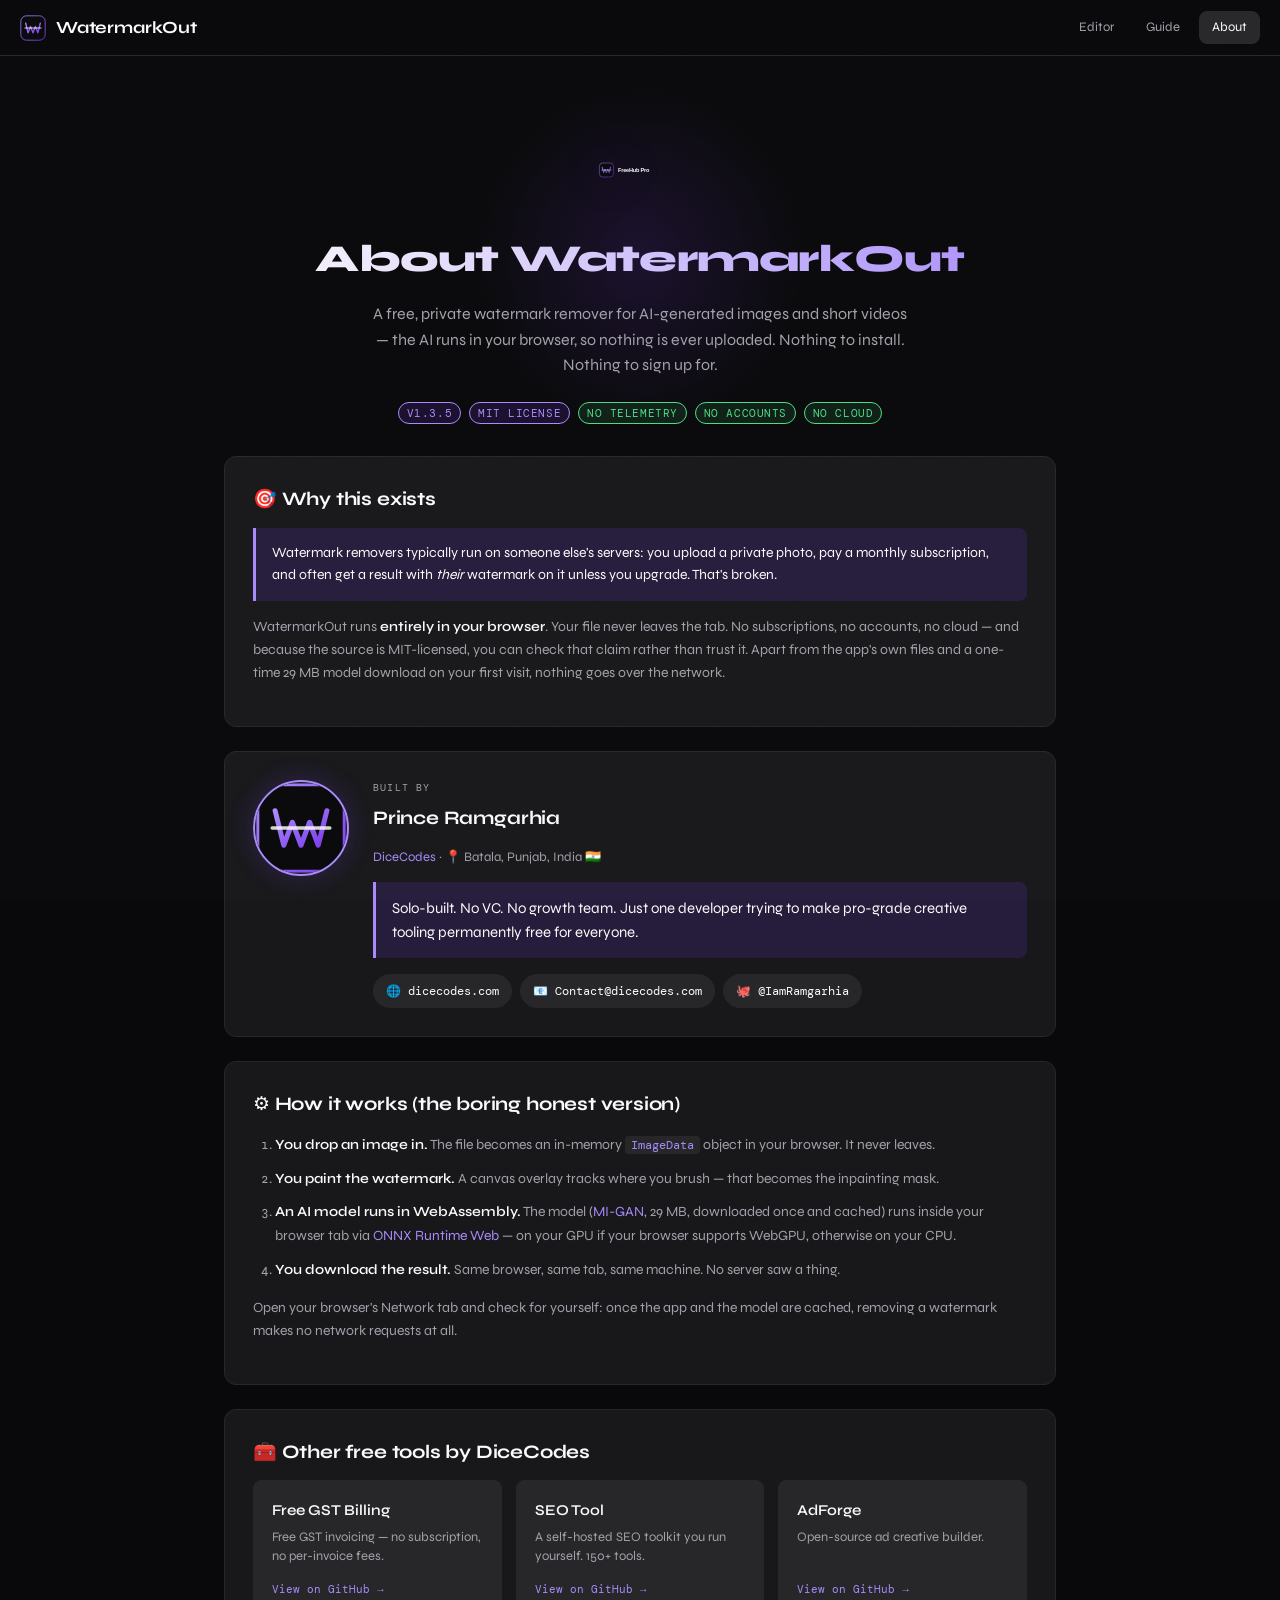
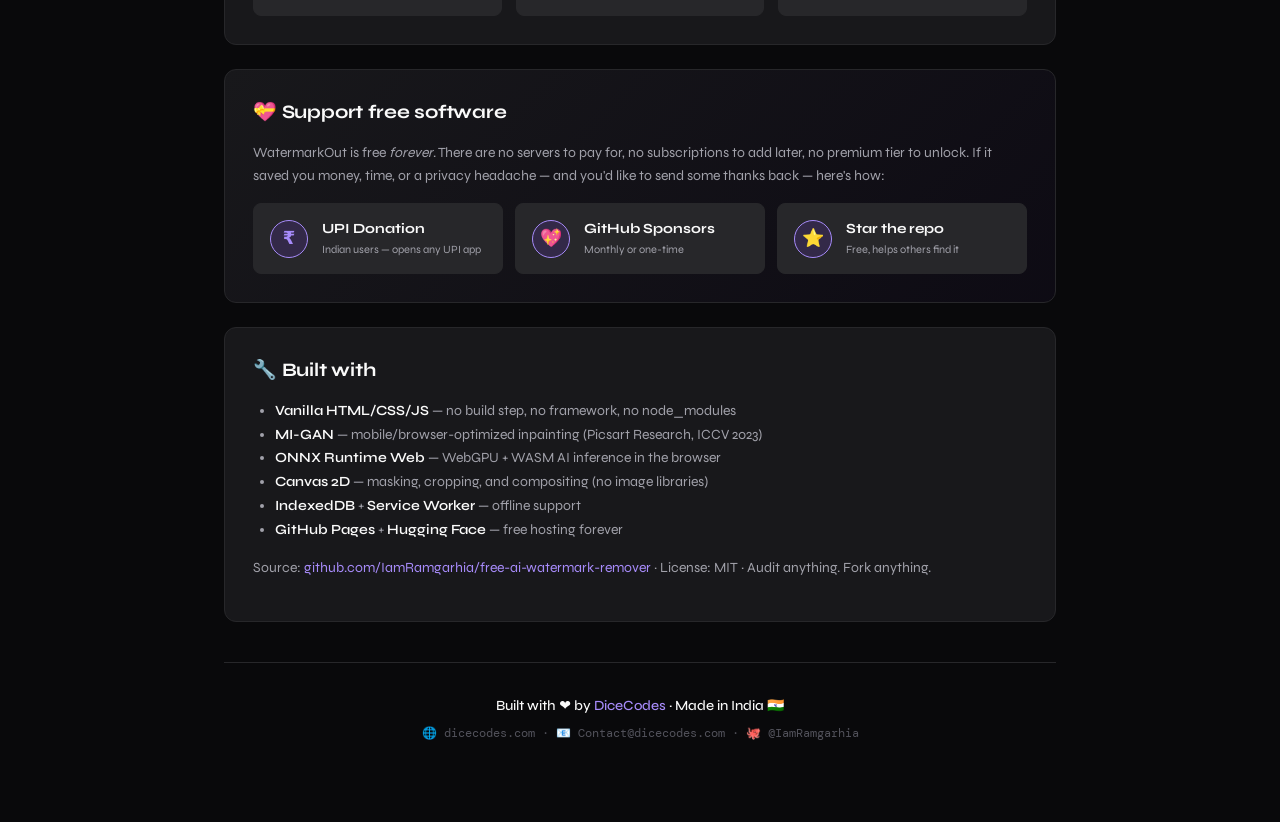
==== commit 03ca750c: "Pin Remove / Download so they never scroll out of reach Reported: the Remove watermark button disapp" ====
--- a/static/about.html
+++ b/static/about.html
@@ -100,7 +100,7 @@
         Nothing to install. Nothing to sign up for.
       </p>
       <div class="badge-row">
-        <span class="badge" id="version-badge">v1.3.4</span>
+        <span class="badge" id="version-badge">v1.3.5</span>
         <span class="badge">MIT License</span>
         <span class="badge success">No telemetry</span>
         <span class="badge success">No accounts</span>
--- a/static/css/app.css
+++ b/static/css/app.css
@@ -301,7 +301,25 @@
 .btn-lg { padding: 12px 20px; font-size: 14px; }
 .btn-icon { font-size: 14px; }
 
-.actions { display: flex; flex-direction: column; gap: 10px; }
+/* Remove / Download are the whole point of the page, so they must never
+   scroll out of reach. The sidebar scrolls vertically on desktop and
+   horizontally on mobile, so this sticks on both axes: bottom on desktop,
+   left on the mobile row. Sticky rather than fixed keeps it inside the
+   sidebar's own scroll context instead of floating over the canvas. */
+.actions {
+  display: flex;
+  flex-direction: column;
+  gap: 10px;
+  position: sticky;
+  bottom: 0;
+  z-index: 5;
+  /* Opaque, and padded past the sidebar's own padding, so cards scrolling
+     underneath are covered edge to edge rather than peeking out the sides. */
+  background: var(--bg-base);
+  margin: 0 -20px -20px;
+  padding: 12px 20px 20px;
+  border-top: 1px solid var(--border);
+}
 
 /* === Keyboard shortcuts hint === */
 .shortcuts-hint {
@@ -1445,6 +1463,20 @@
     padding: 12px;
   }
   .sidebar .card { min-width: 240px; flex-shrink: 0; }
+  .actions {
+    /* Horizontal scroller: pin to the left edge, and put it first so the
+       primary action is what you see before scrolling anywhere. */
+    position: sticky;
+    left: 0;
+    bottom: auto;
+    order: -1;
+    min-width: 190px;
+    margin: 0;
+    padding: 0 12px 0 0;
+    border-top: none;
+    border-right: 1px solid var(--border);
+    justify-content: center;
+  }
   /* The toolbar has more controls than fit a phone; let it scroll sideways
      rather than wrap into a tall stack that pushes the canvas off screen. */
   .toolbar { overflow-x: auto; flex-wrap: nowrap; }
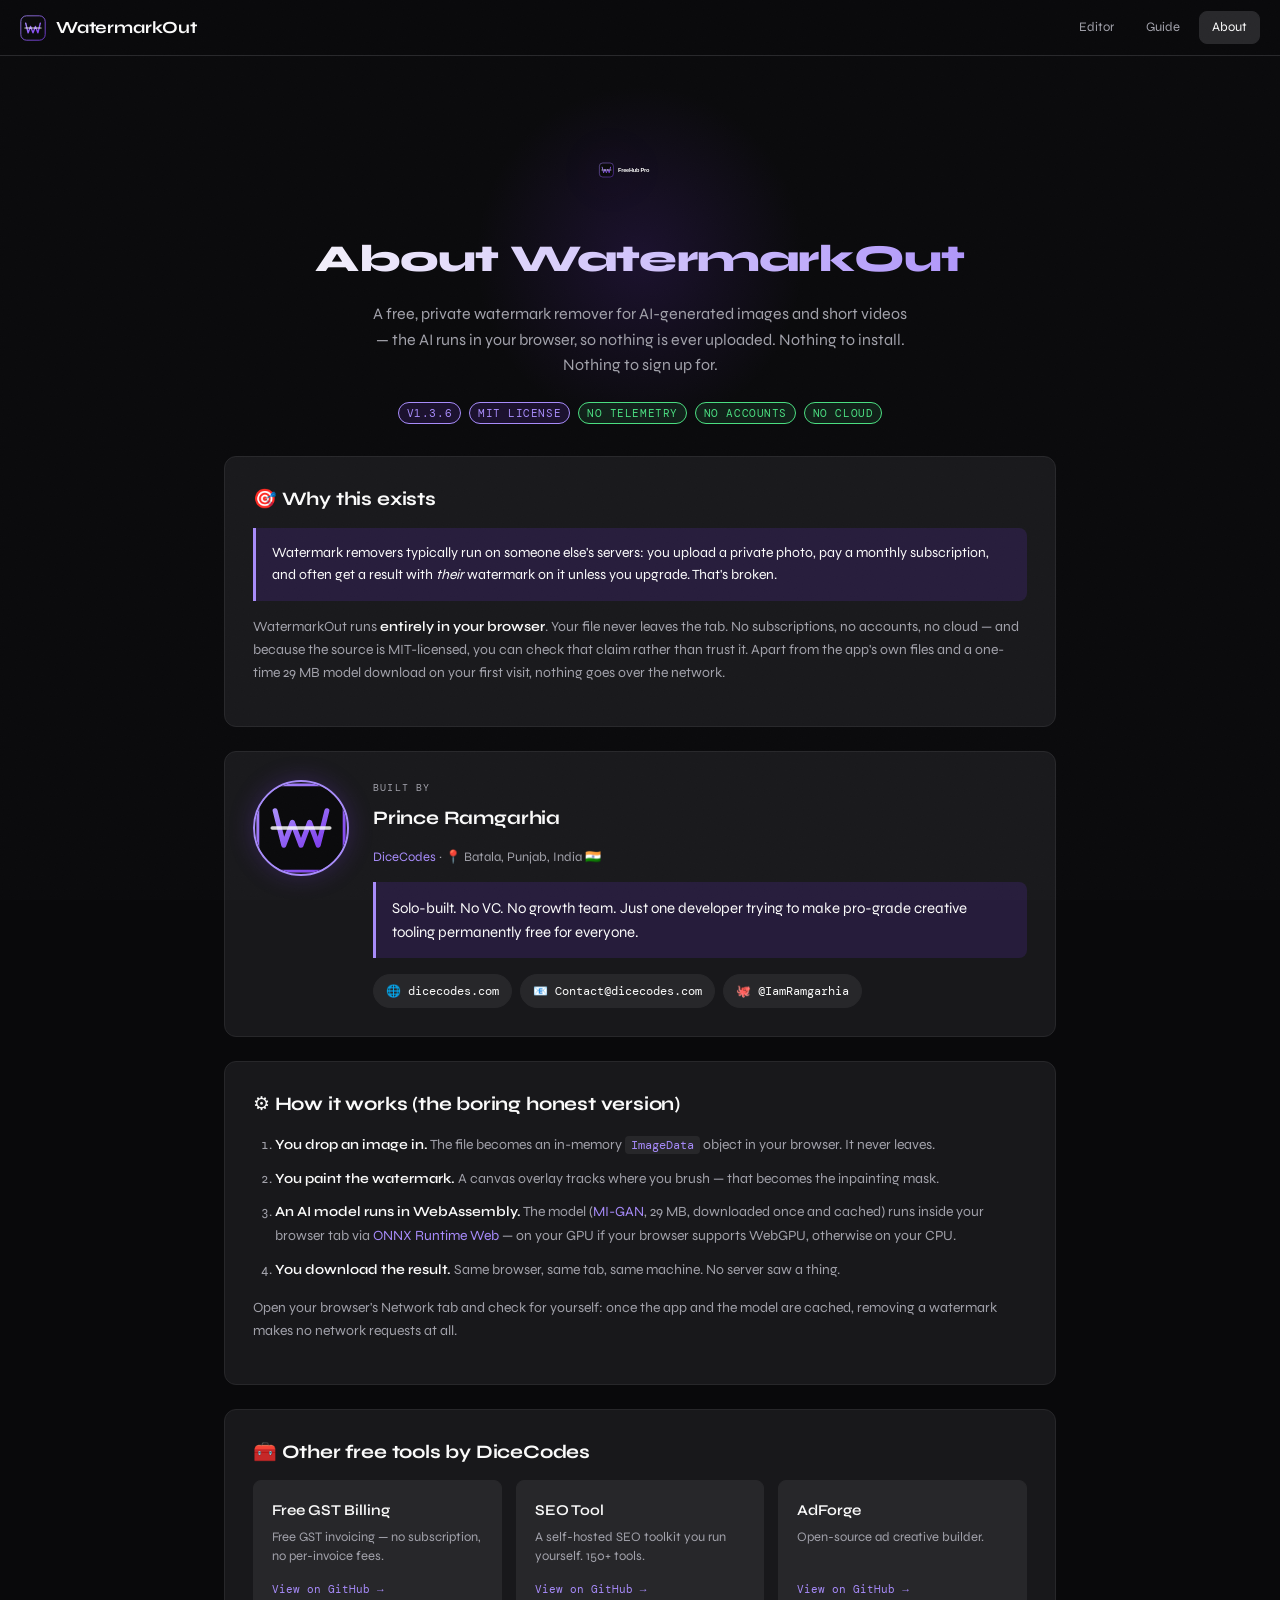
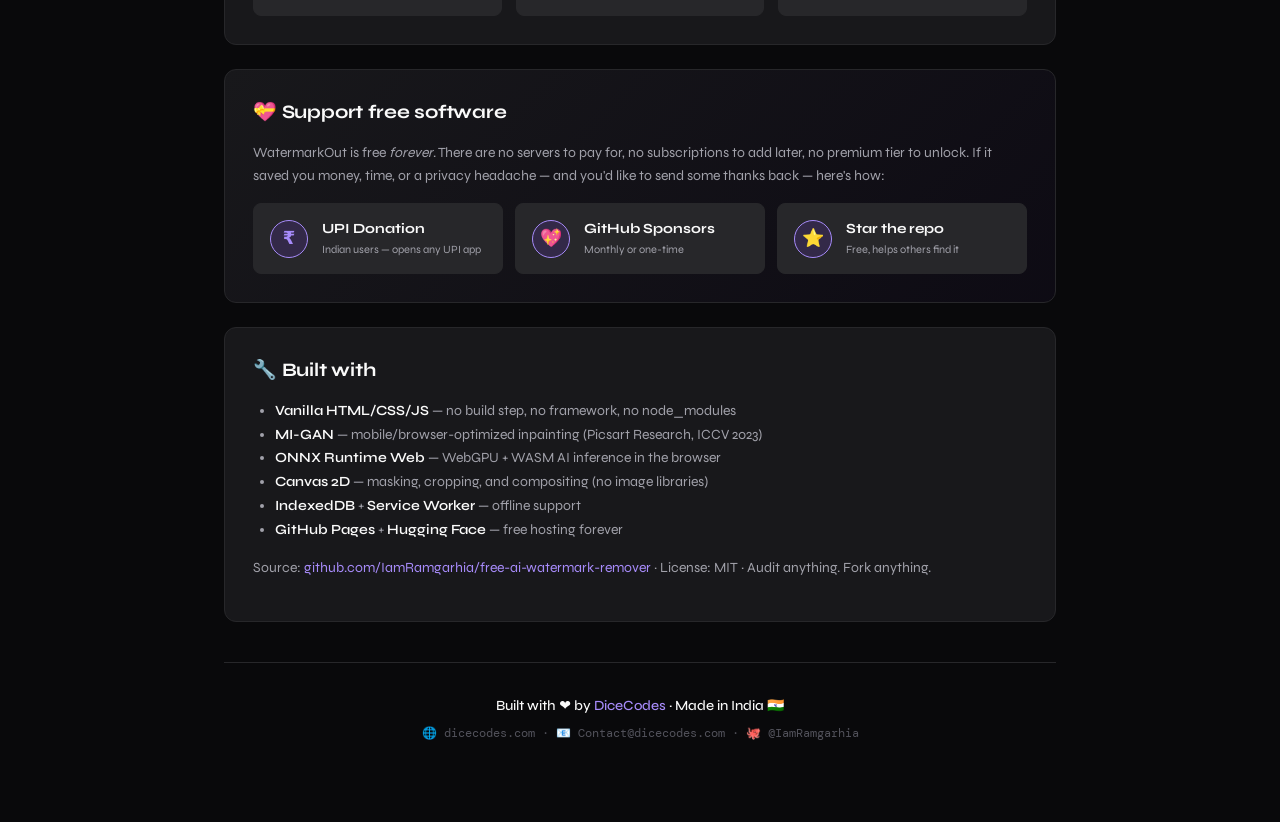
==== commit 782d2dc6: "Stop bailing out of recovery on a generously padded mask Reported as terrible removal quality: a fla" ====
--- a/static/about.html
+++ b/static/about.html
@@ -100,7 +100,7 @@
         Nothing to install. Nothing to sign up for.
       </p>
       <div class="badge-row">
-        <span class="badge" id="version-badge">v1.3.5</span>
+        <span class="badge" id="version-badge">v1.3.6</span>
         <span class="badge">MIT License</span>
         <span class="badge success">No telemetry</span>
         <span class="badge success">No accounts</span>
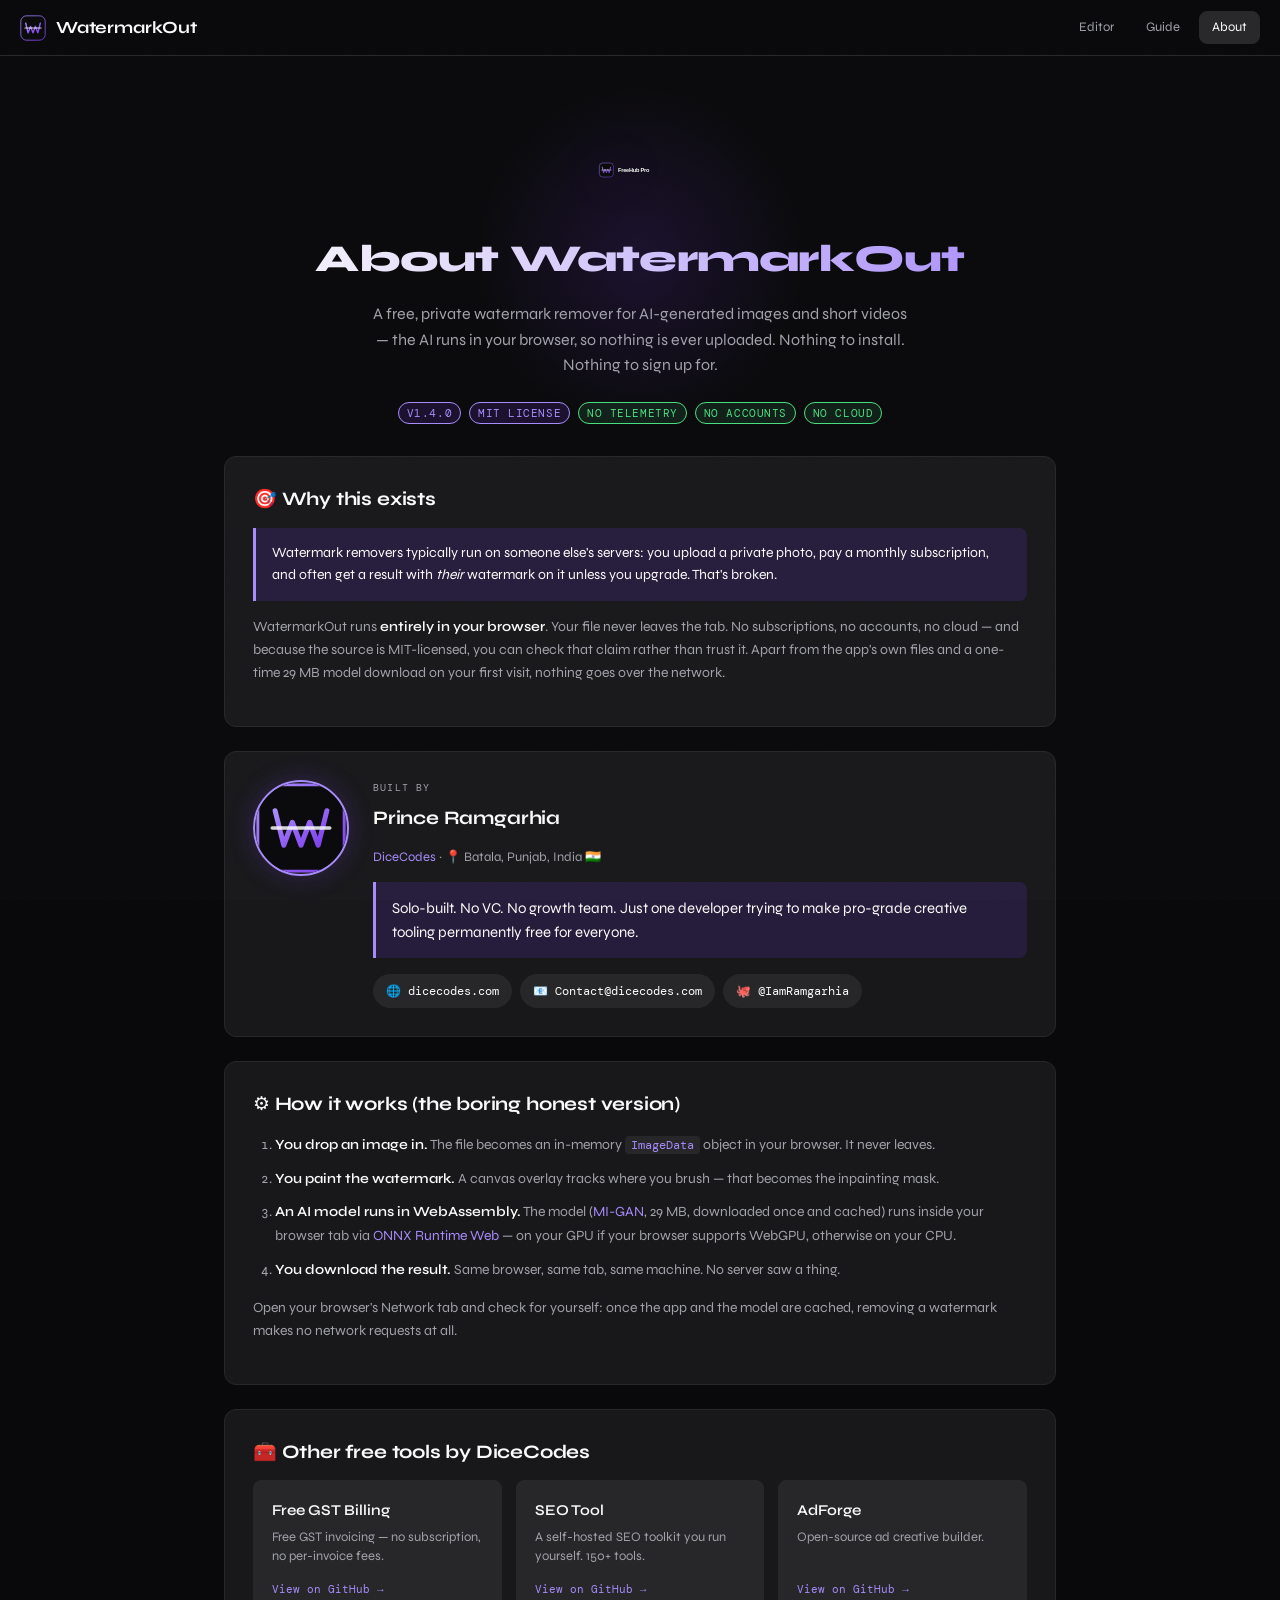
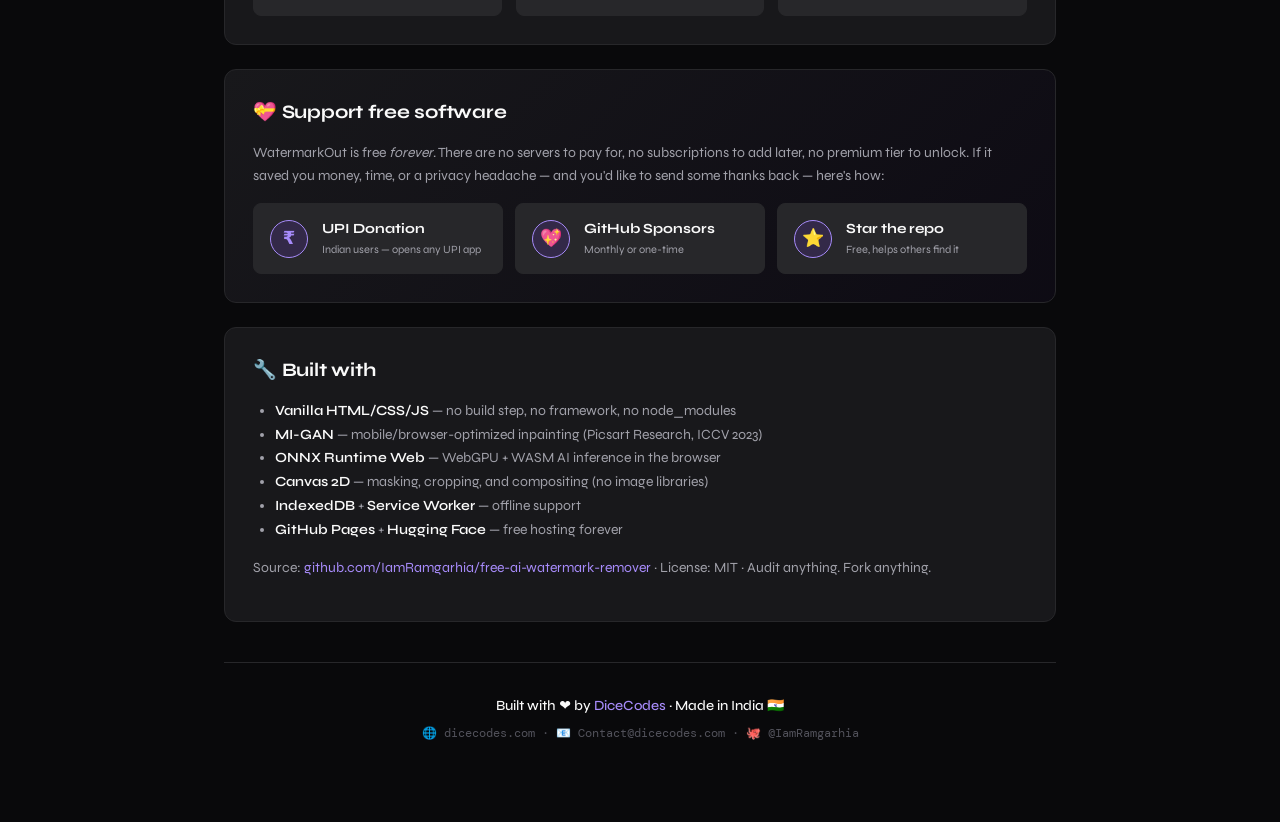
==== commit e23516f8: "Copy real texture instead of inventing it, where the texture repeats The reported failure -- a flat " ====
--- a/static/about.html
+++ b/static/about.html
@@ -100,7 +100,7 @@
         Nothing to install. Nothing to sign up for.
       </p>
       <div class="badge-row">
-        <span class="badge" id="version-badge">v1.3.6</span>
+        <span class="badge" id="version-badge">v1.4.0</span>
         <span class="badge">MIT License</span>
         <span class="badge success">No telemetry</span>
         <span class="badge success">No accounts</span>
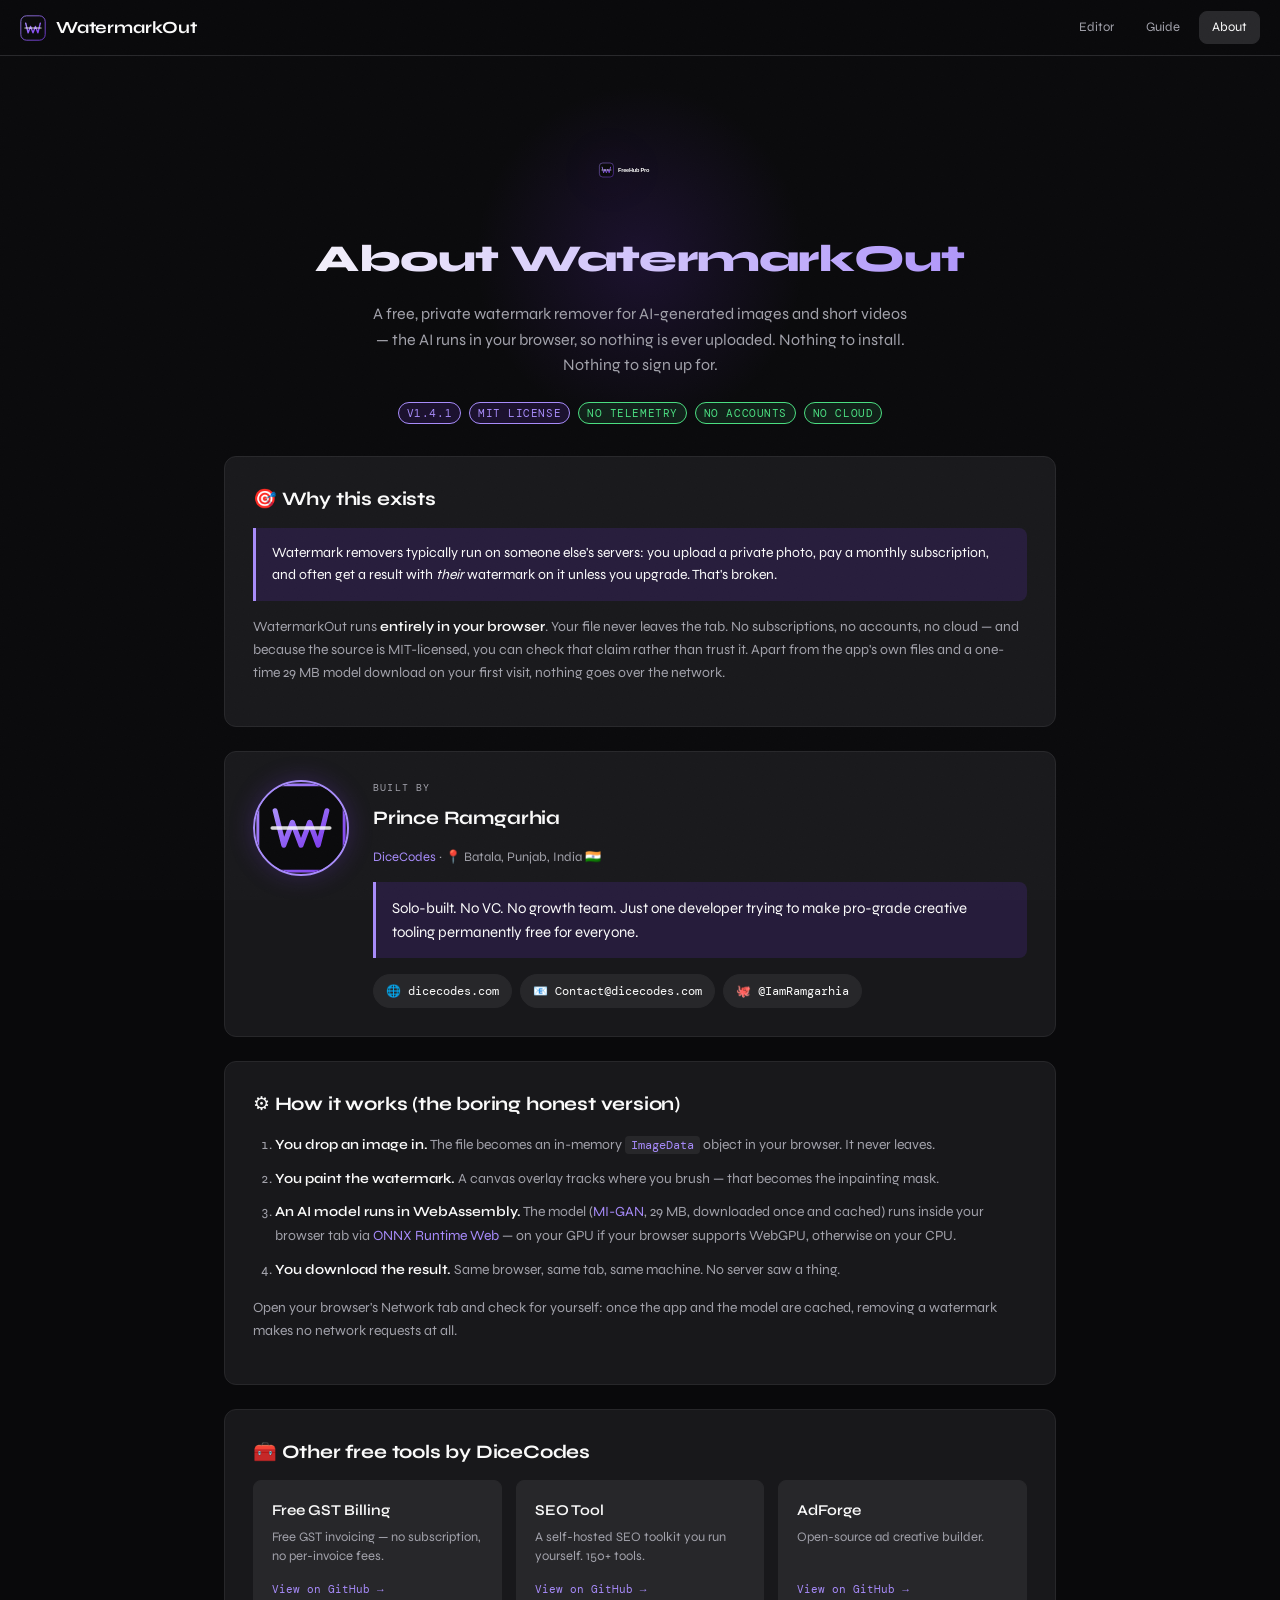
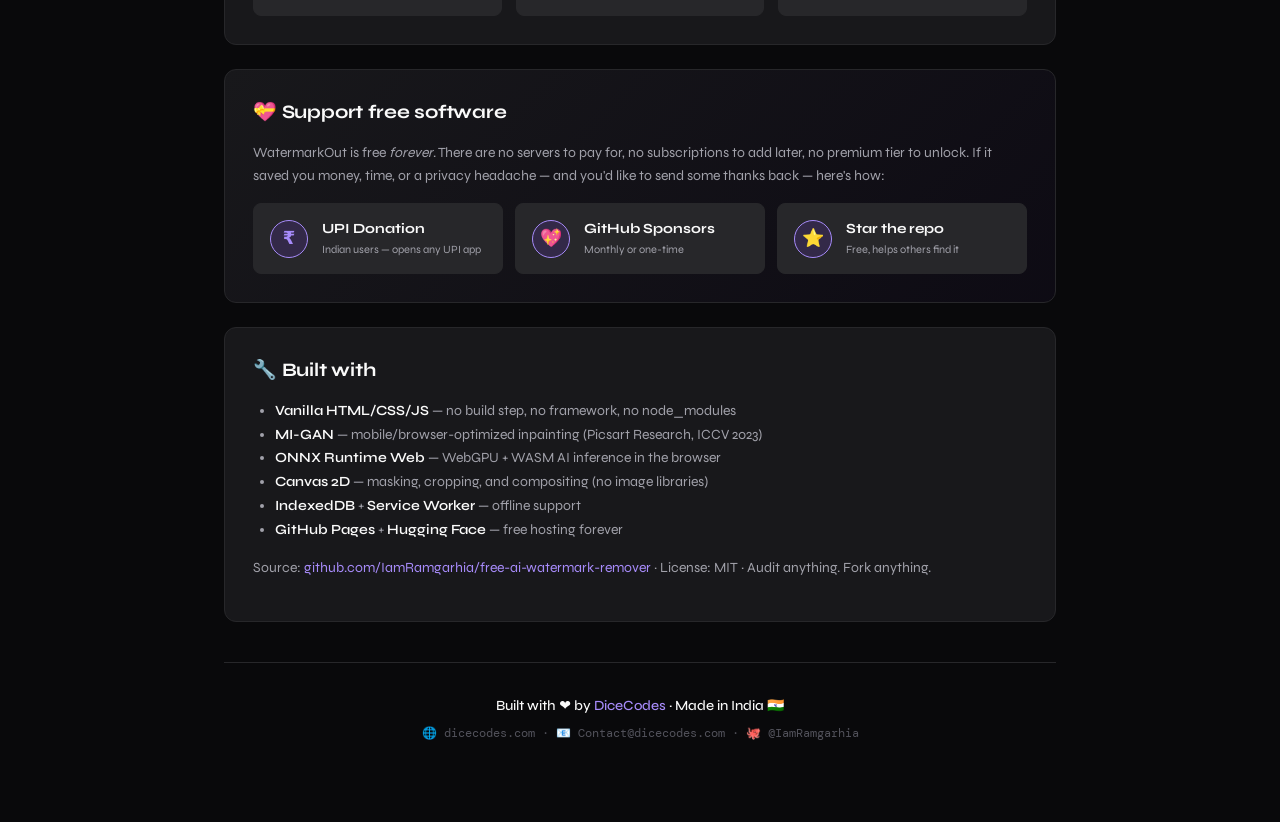
==== commit cdf1b328: "Texture fill: never copy from a region overlapping the hole Found while testing a real Gemini file. " ====
--- a/static/about.html
+++ b/static/about.html
@@ -100,7 +100,7 @@
         Nothing to install. Nothing to sign up for.
       </p>
       <div class="badge-row">
-        <span class="badge" id="version-badge">v1.4.0</span>
+        <span class="badge" id="version-badge">v1.4.1</span>
         <span class="badge">MIT License</span>
         <span class="badge success">No telemetry</span>
         <span class="badge success">No accounts</span>
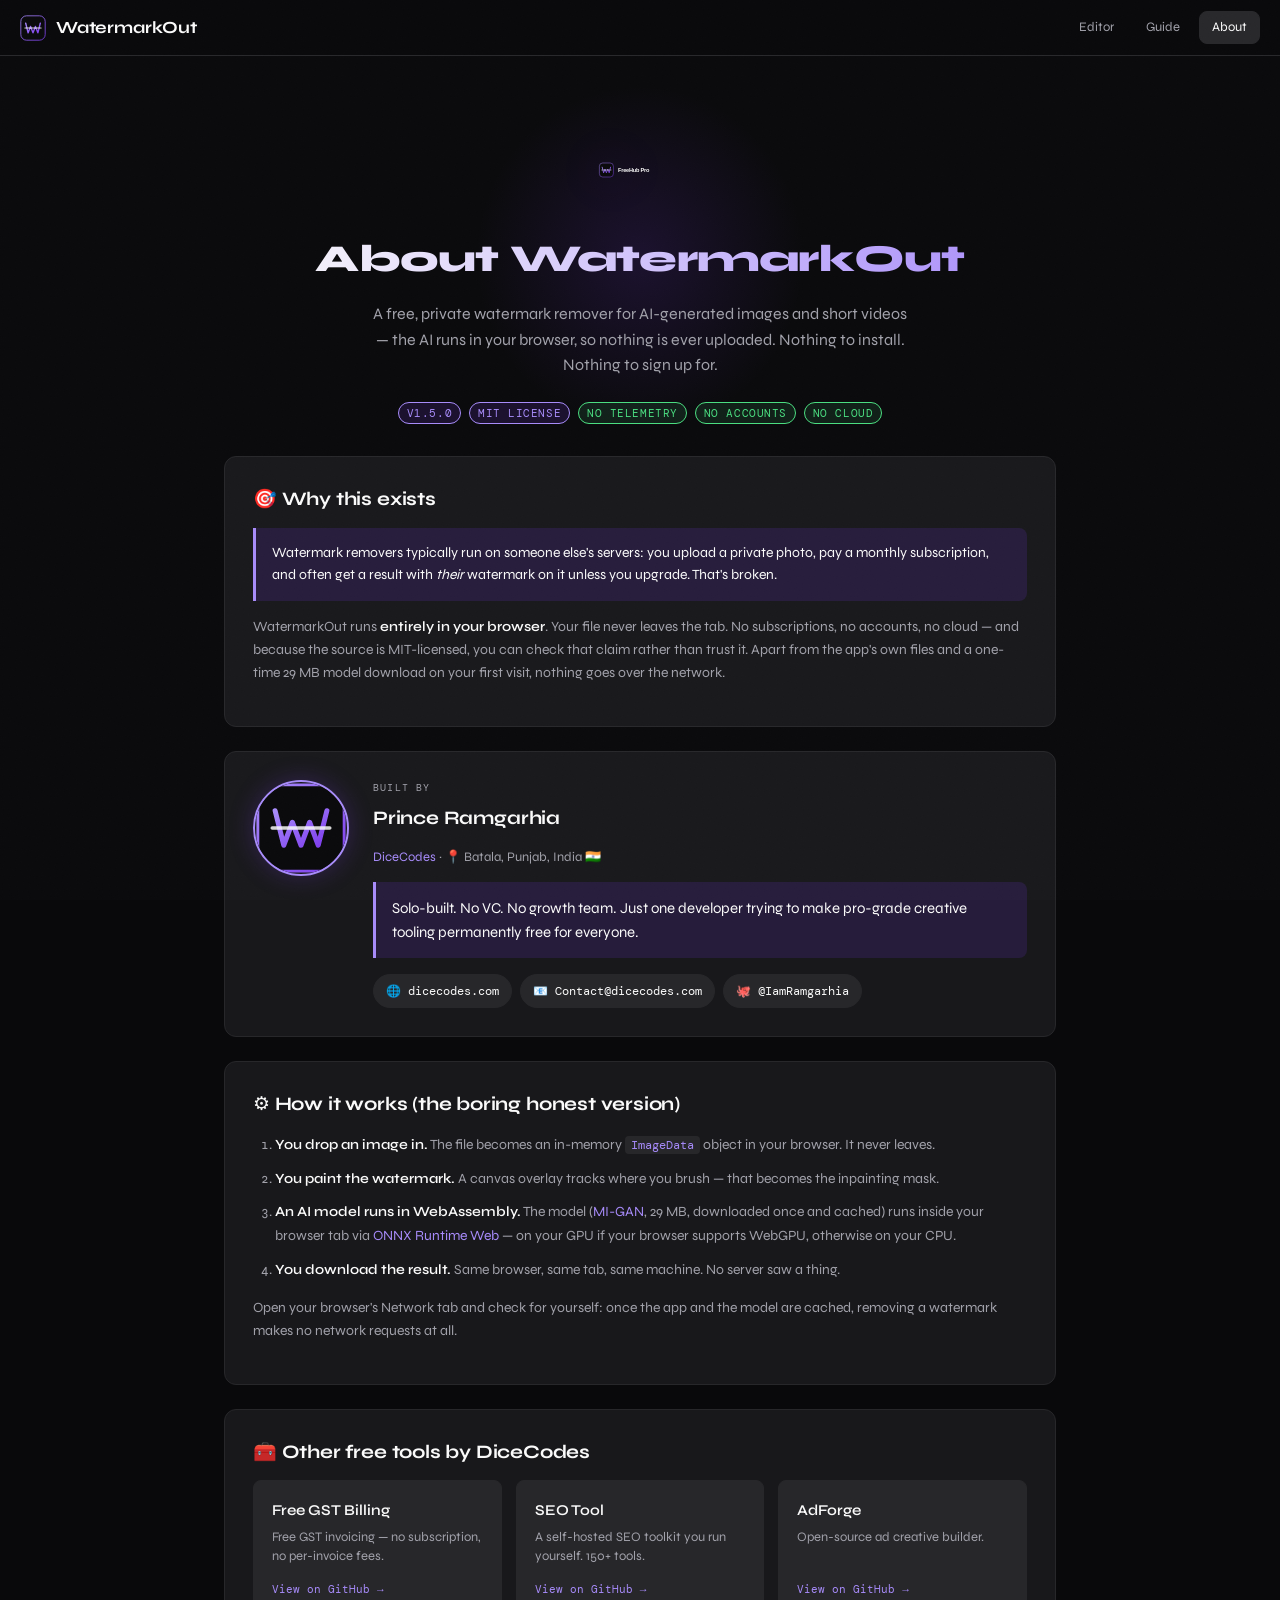
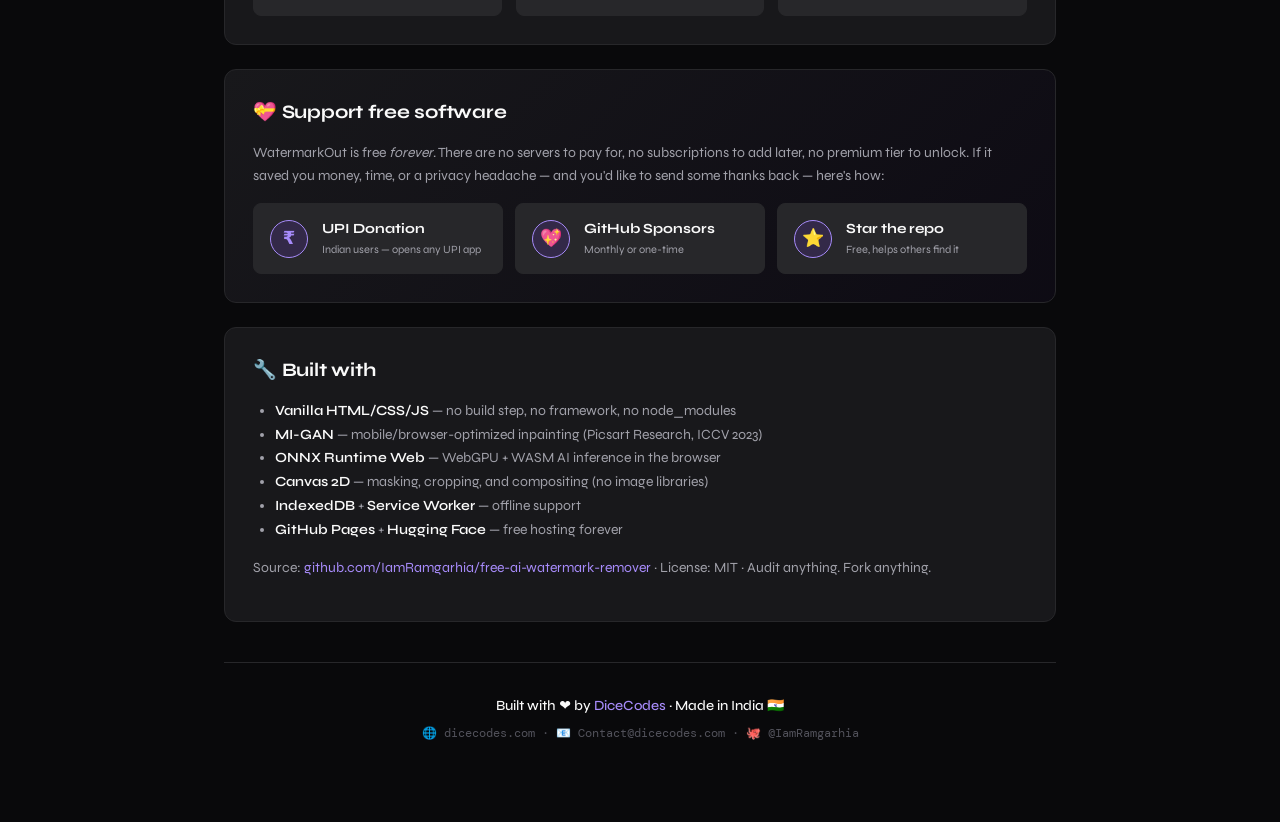
==== commit 7894ab8d: "Mask the mark that is actually there, not the box we guessed around it Tested against a real Gemini " ====
--- a/static/about.html
+++ b/static/about.html
@@ -100,7 +100,7 @@
         Nothing to install. Nothing to sign up for.
       </p>
       <div class="badge-row">
-        <span class="badge" id="version-badge">v1.4.1</span>
+        <span class="badge" id="version-badge">v1.5.0</span>
         <span class="badge">MIT License</span>
         <span class="badge success">No telemetry</span>
         <span class="badge success">No accounts</span>
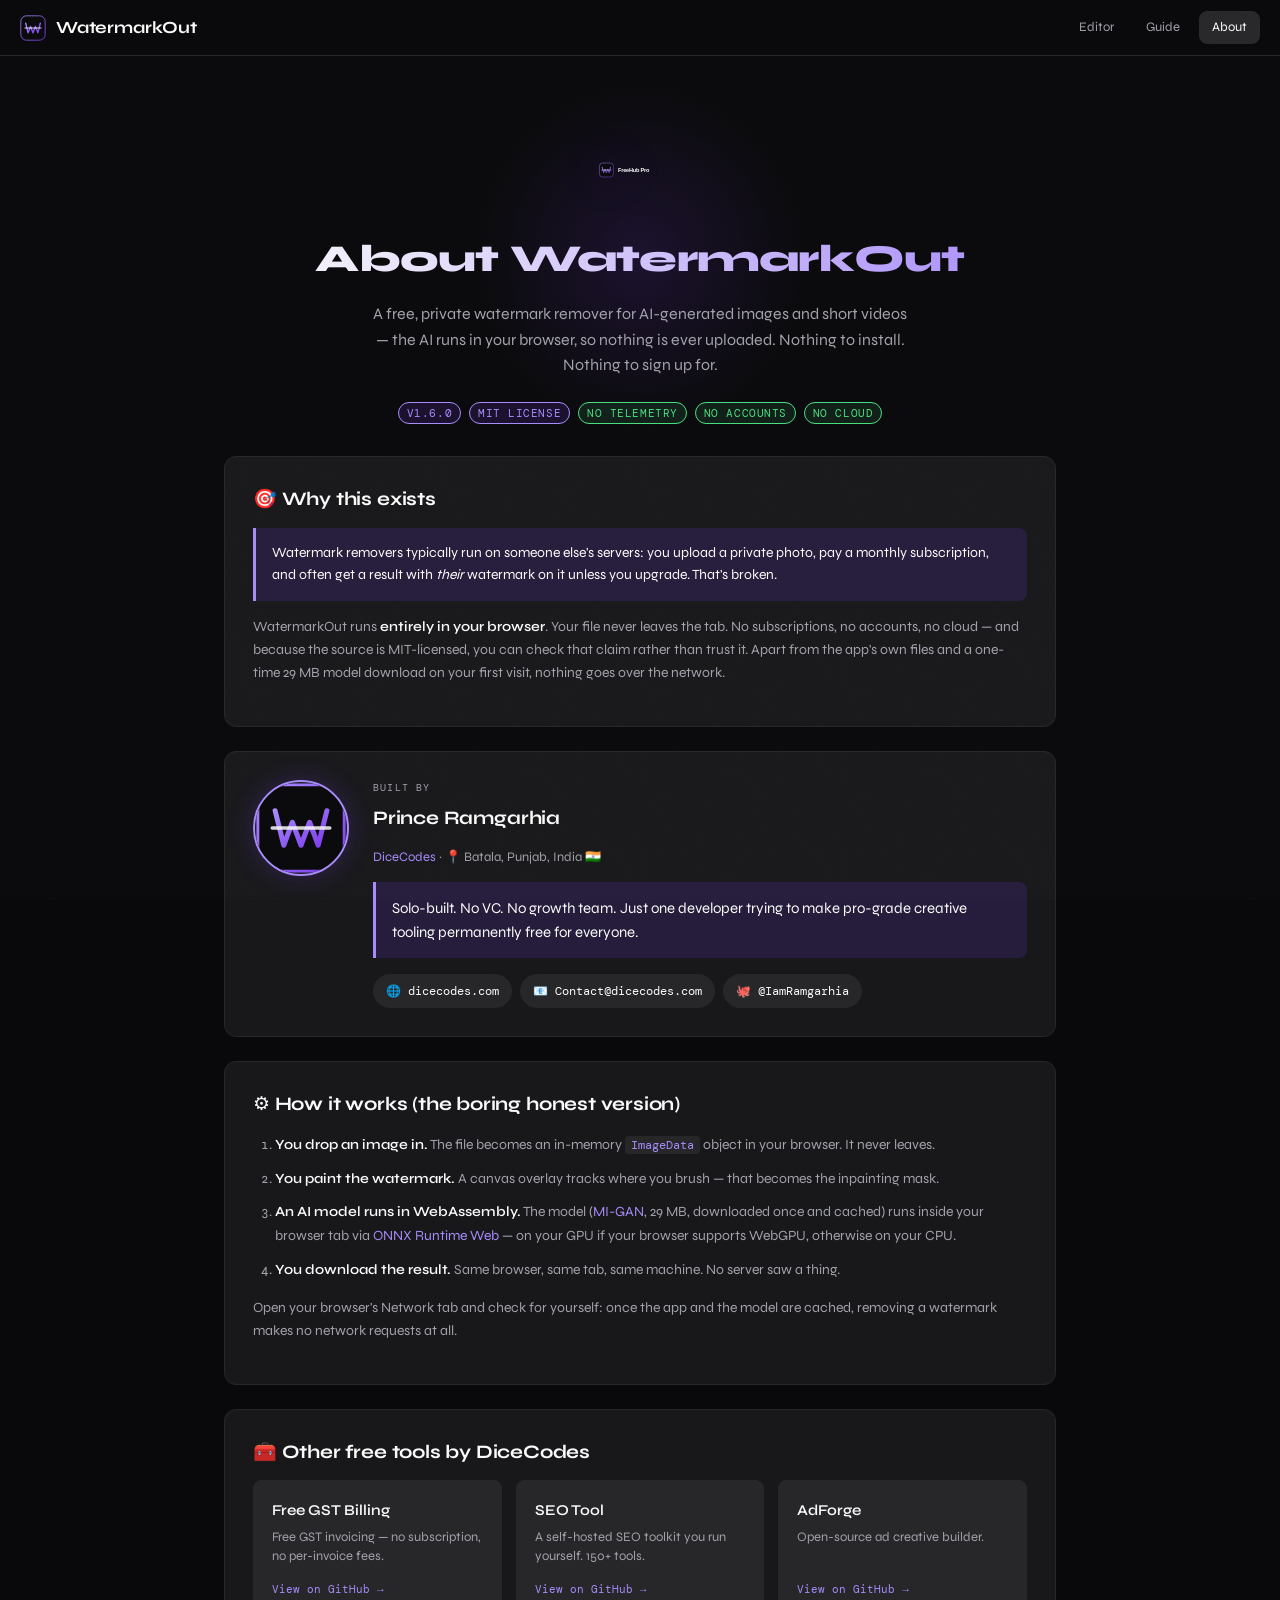
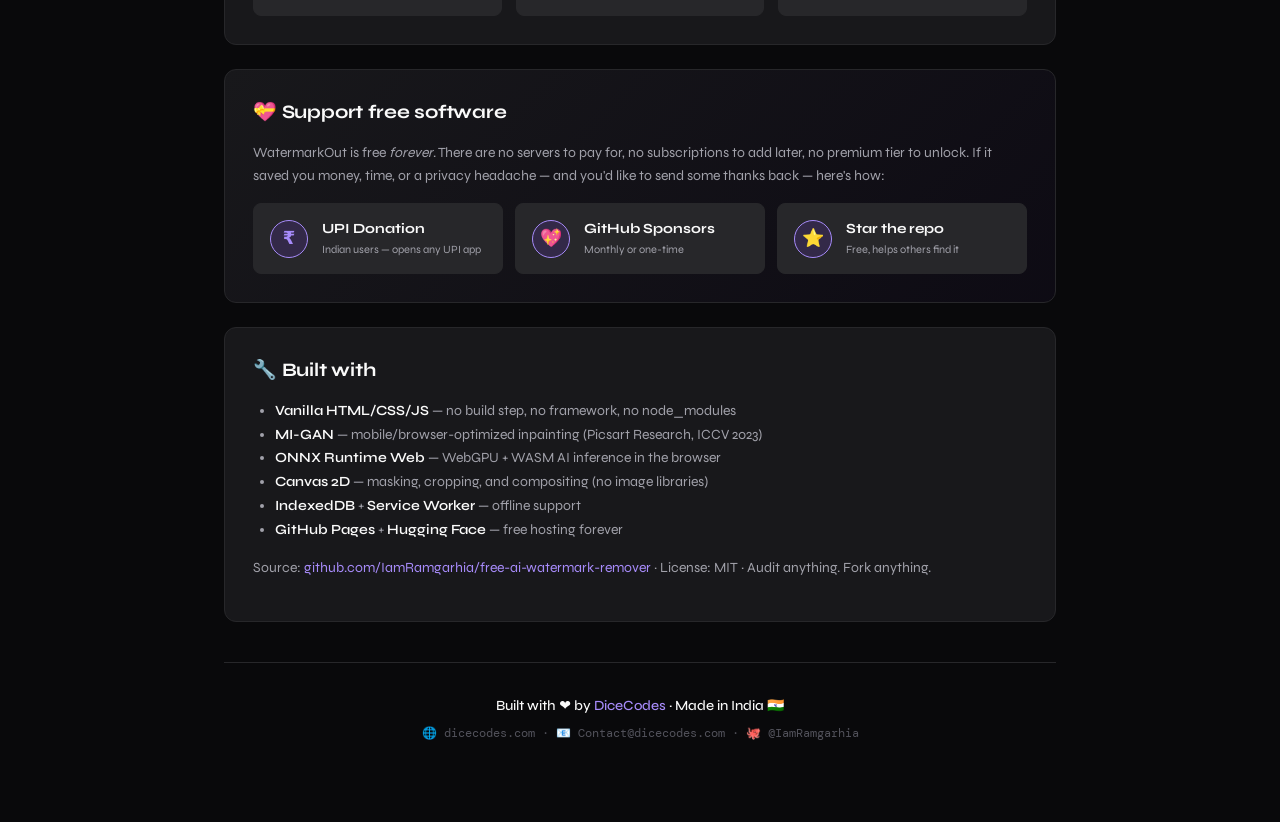
==== commit 0c1757d8: "Zoom and pan the preview so small watermarks can be masked precisely The preview could only ever be " ====
--- a/static/about.html
+++ b/static/about.html
@@ -100,7 +100,7 @@
         Nothing to install. Nothing to sign up for.
       </p>
       <div class="badge-row">
-        <span class="badge" id="version-badge">v1.5.0</span>
+        <span class="badge" id="version-badge">v1.6.0</span>
         <span class="badge">MIT License</span>
         <span class="badge success">No telemetry</span>
         <span class="badge success">No accounts</span>
--- a/static/css/app.css
+++ b/static/css/app.css
@@ -686,6 +686,38 @@
   min-height: 0;
   overflow: hidden;
   position: relative;
+  /* Drawing, panning and pinching are all handled in JS. Without this a touch
+     on the image scrolls or zooms the page instead of painting the mask. */
+  touch-action: none;
+}
+.stage.tool-pan #canvas-mask { cursor: grab; }
+.stage.is-panning,
+.stage.is-panning #canvas-mask { cursor: grabbing; }
+
+/* Brush outline that follows the pointer (positioned by app.js) */
+.brush-cursor {
+  position: absolute;
+  top: 0;
+  left: 0;
+  z-index: 5;
+  border-radius: 50%;
+  border: 1px solid rgba(255, 255, 255, 0.95);
+  box-shadow: 0 0 0 1px rgba(0, 0, 0, 0.8);
+  pointer-events: none;
+}
+
+.zoom-group {
+  display: inline-flex;
+  align-items: center;
+  gap: 2px;
+}
+.zoom-level {
+  min-width: 46px;
+  text-align: center;
+  font-family: 'DM Mono', monospace;
+  font-size: 12px;
+  color: var(--text-secondary);
+  font-variant-numeric: tabular-nums;
 }
 
 /* BEFORE/AFTER label that floats on top of the video result */
@@ -888,7 +920,17 @@
   height: 100%;
   display: grid;
   place-items: center;
+  /* Centre the track itself too, so a zoomed image larger than the stage
+     overflows evenly on all sides and the pan offset is relative to centre. */
+  place-content: center;
   overflow: hidden;
+}
+/* The max-size caps are a safety net for before JS has sized the layers; once
+   the user zooms in, the layers are meant to be larger than the stage. */
+.stage.is-zoomed .canvas-wrap canvas,
+.stage.is-zoomed .canvas-wrap > video {
+  max-width: none;
+  max-height: none;
 }
 .canvas-wrap canvas {
   grid-column: 1;
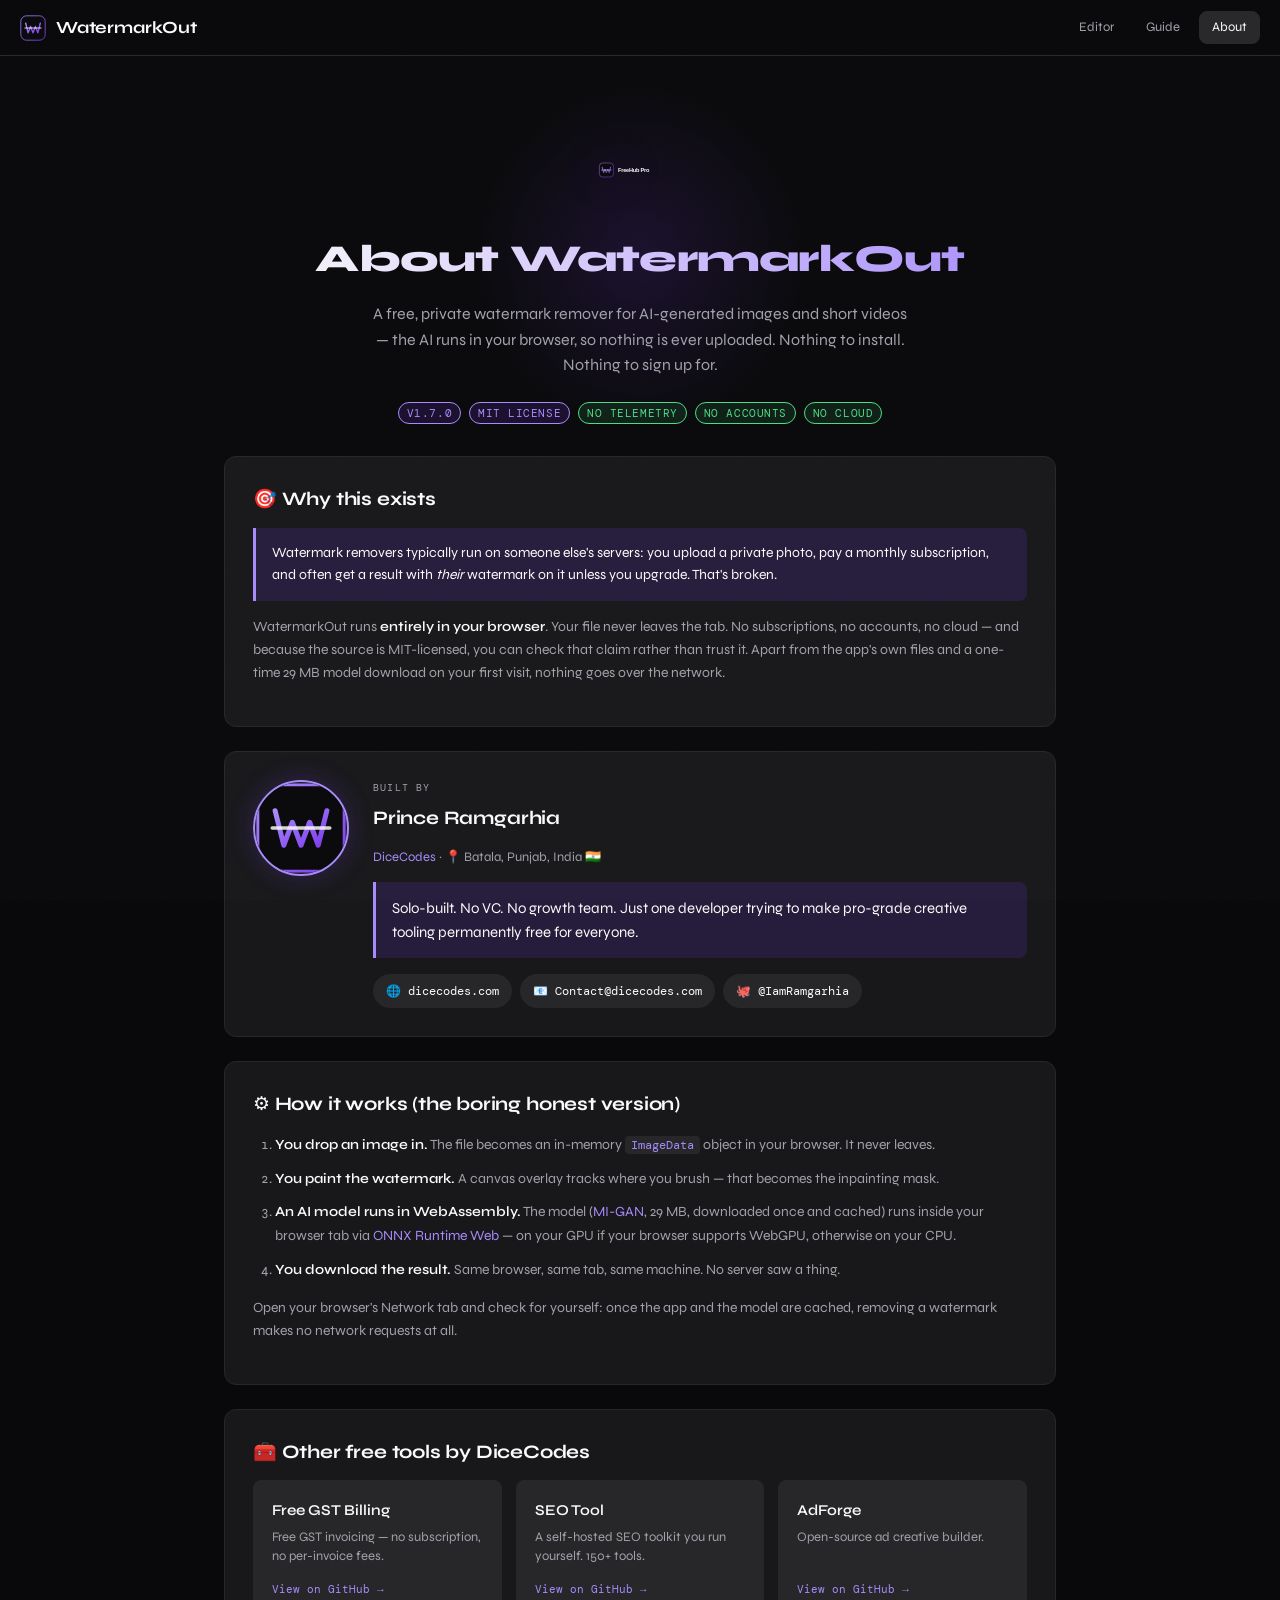
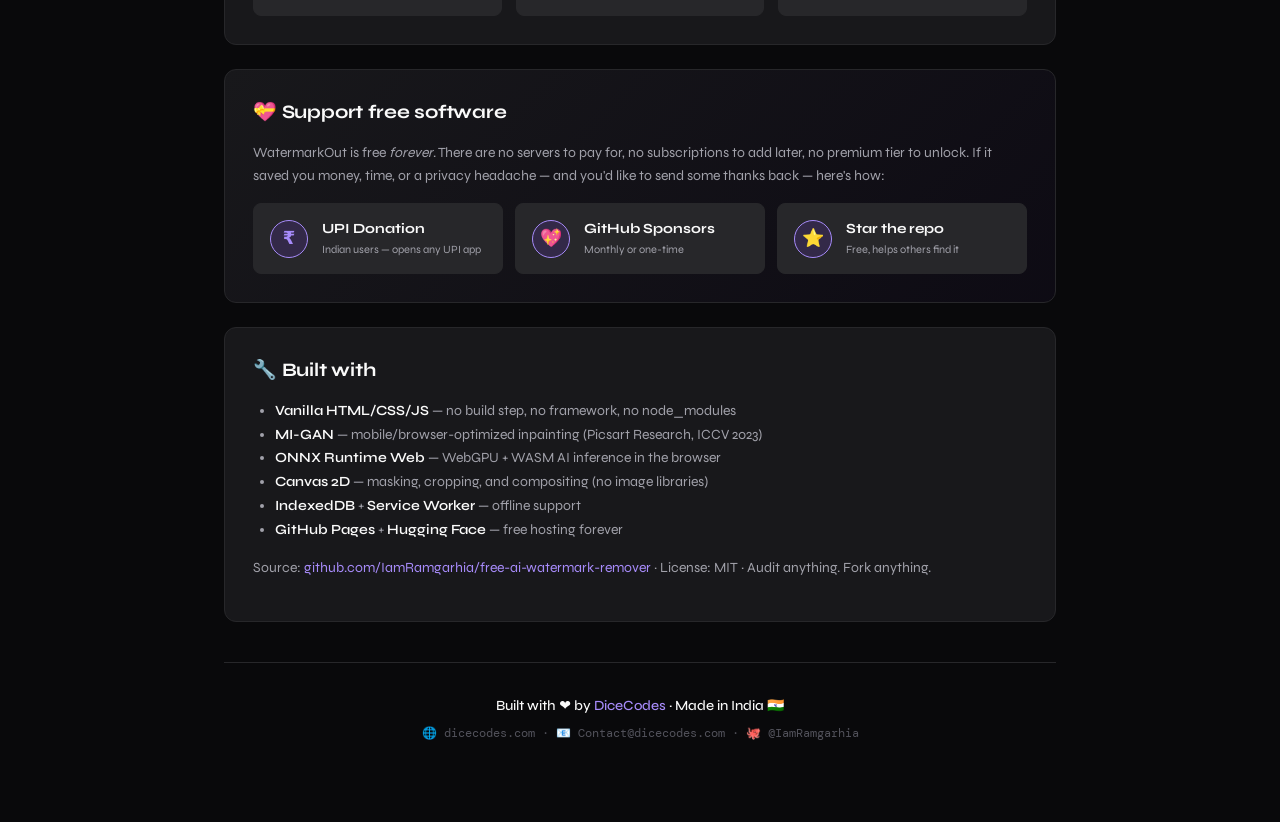
==== commit b06d3d28: "Remove watermarks by recovering the real pixels, not by blurring them Measured against ground truth," ====
--- a/static/about.html
+++ b/static/about.html
@@ -100,7 +100,7 @@
         Nothing to install. Nothing to sign up for.
       </p>
       <div class="badge-row">
-        <span class="badge" id="version-badge">v1.6.0</span>
+        <span class="badge" id="version-badge">v1.7.0</span>
         <span class="badge">MIT License</span>
         <span class="badge success">No telemetry</span>
         <span class="badge success">No accounts</span>
